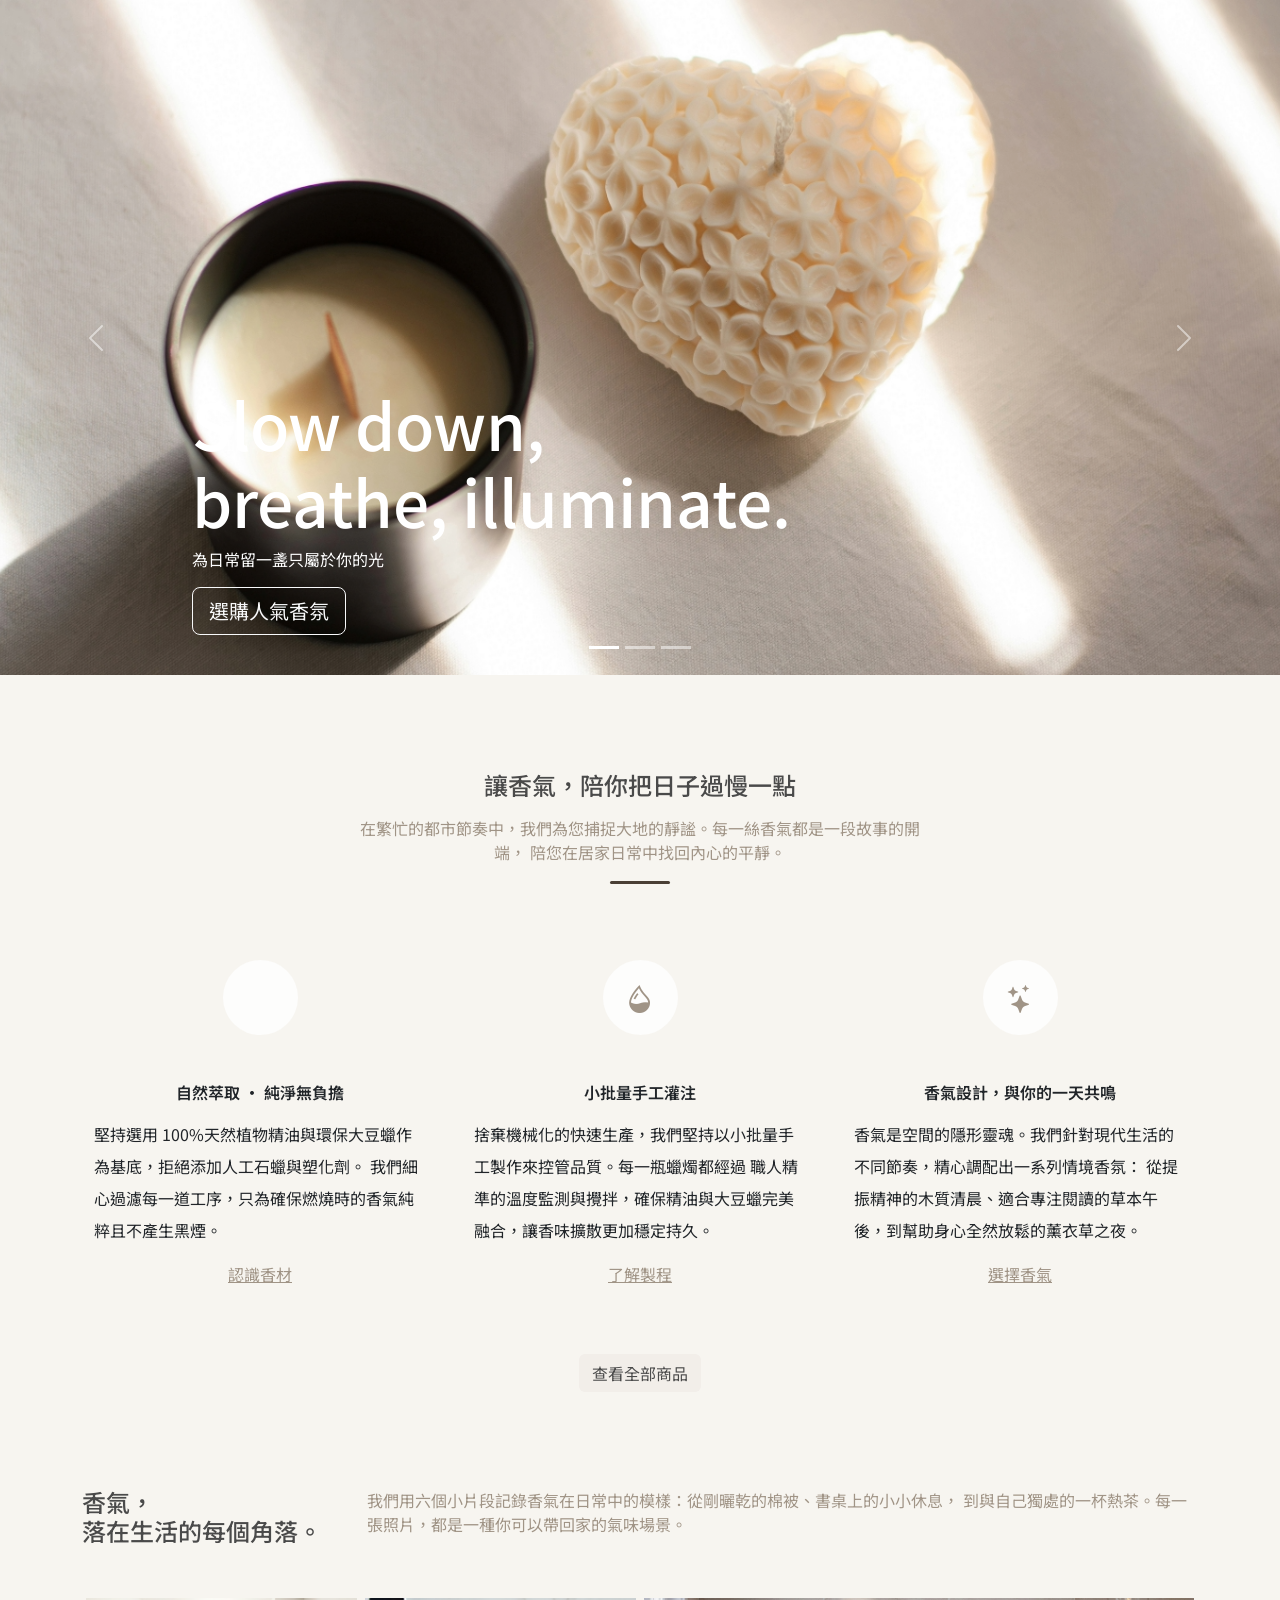
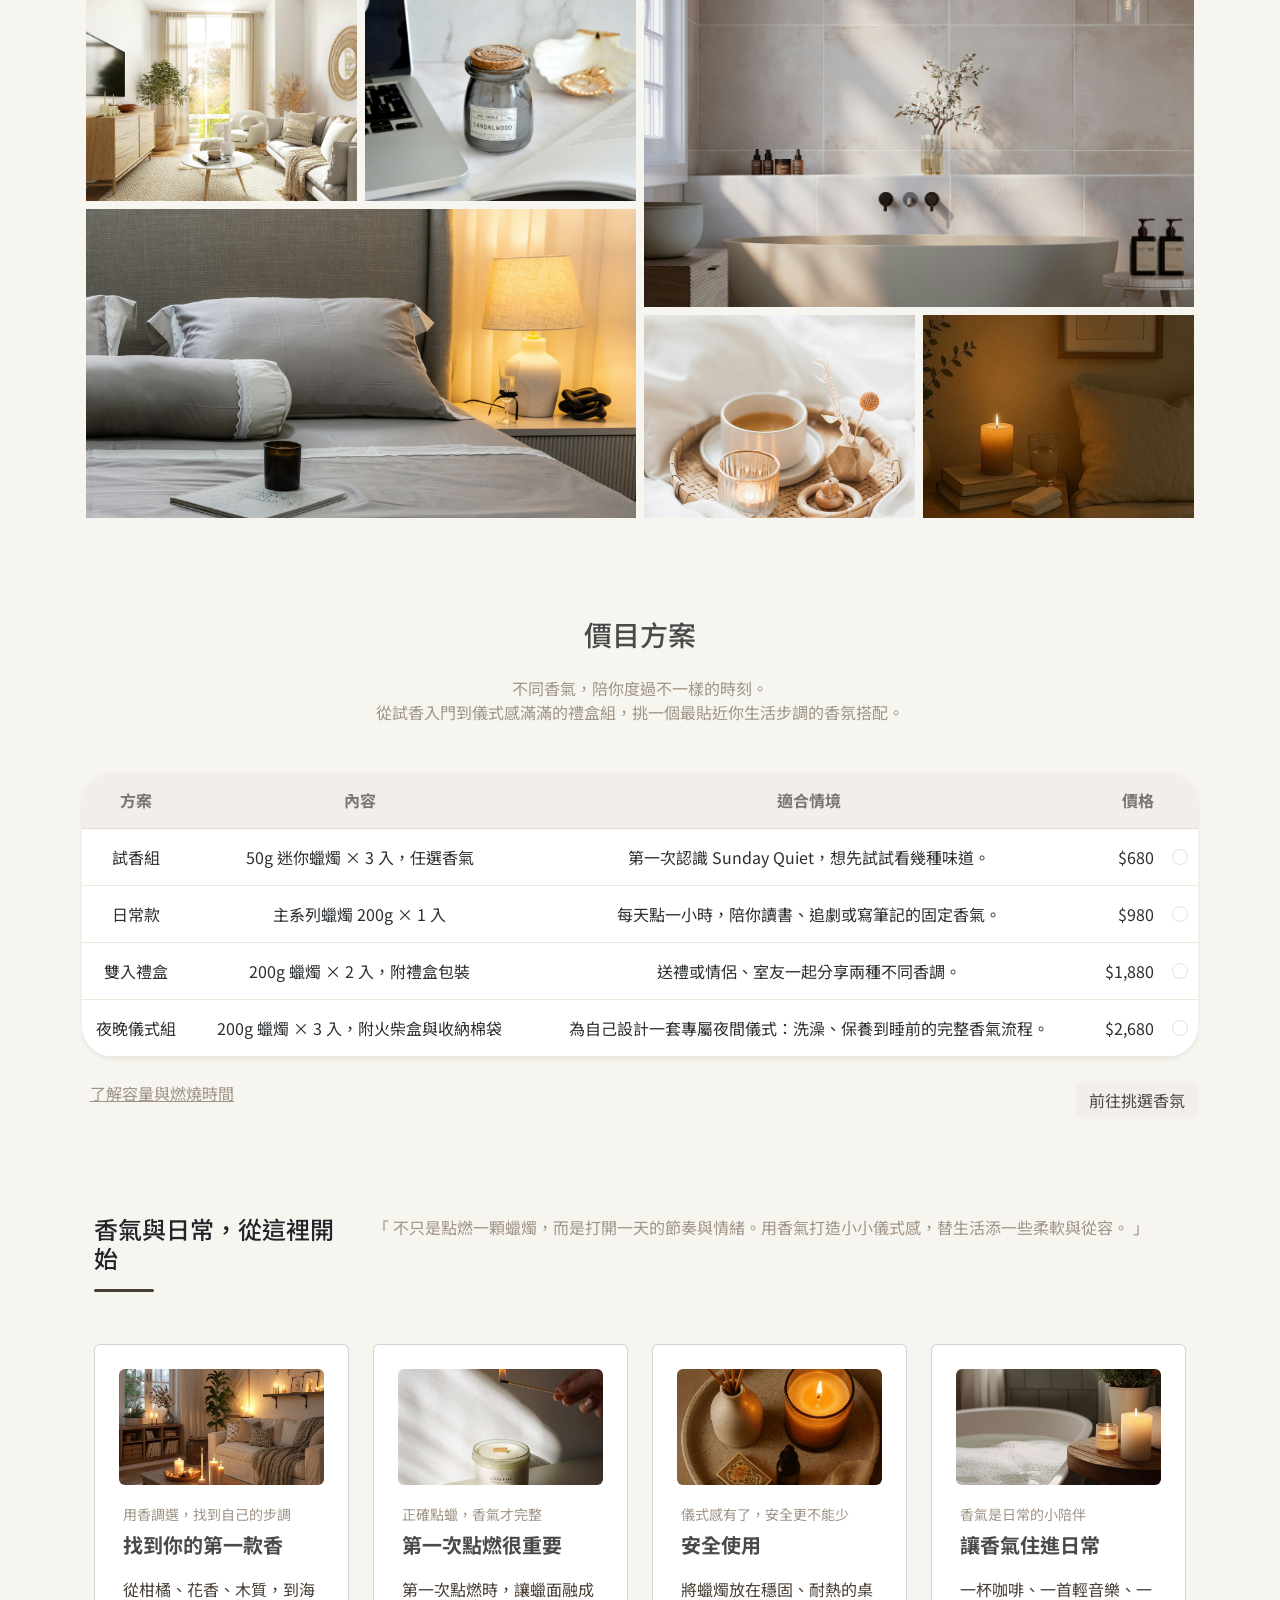
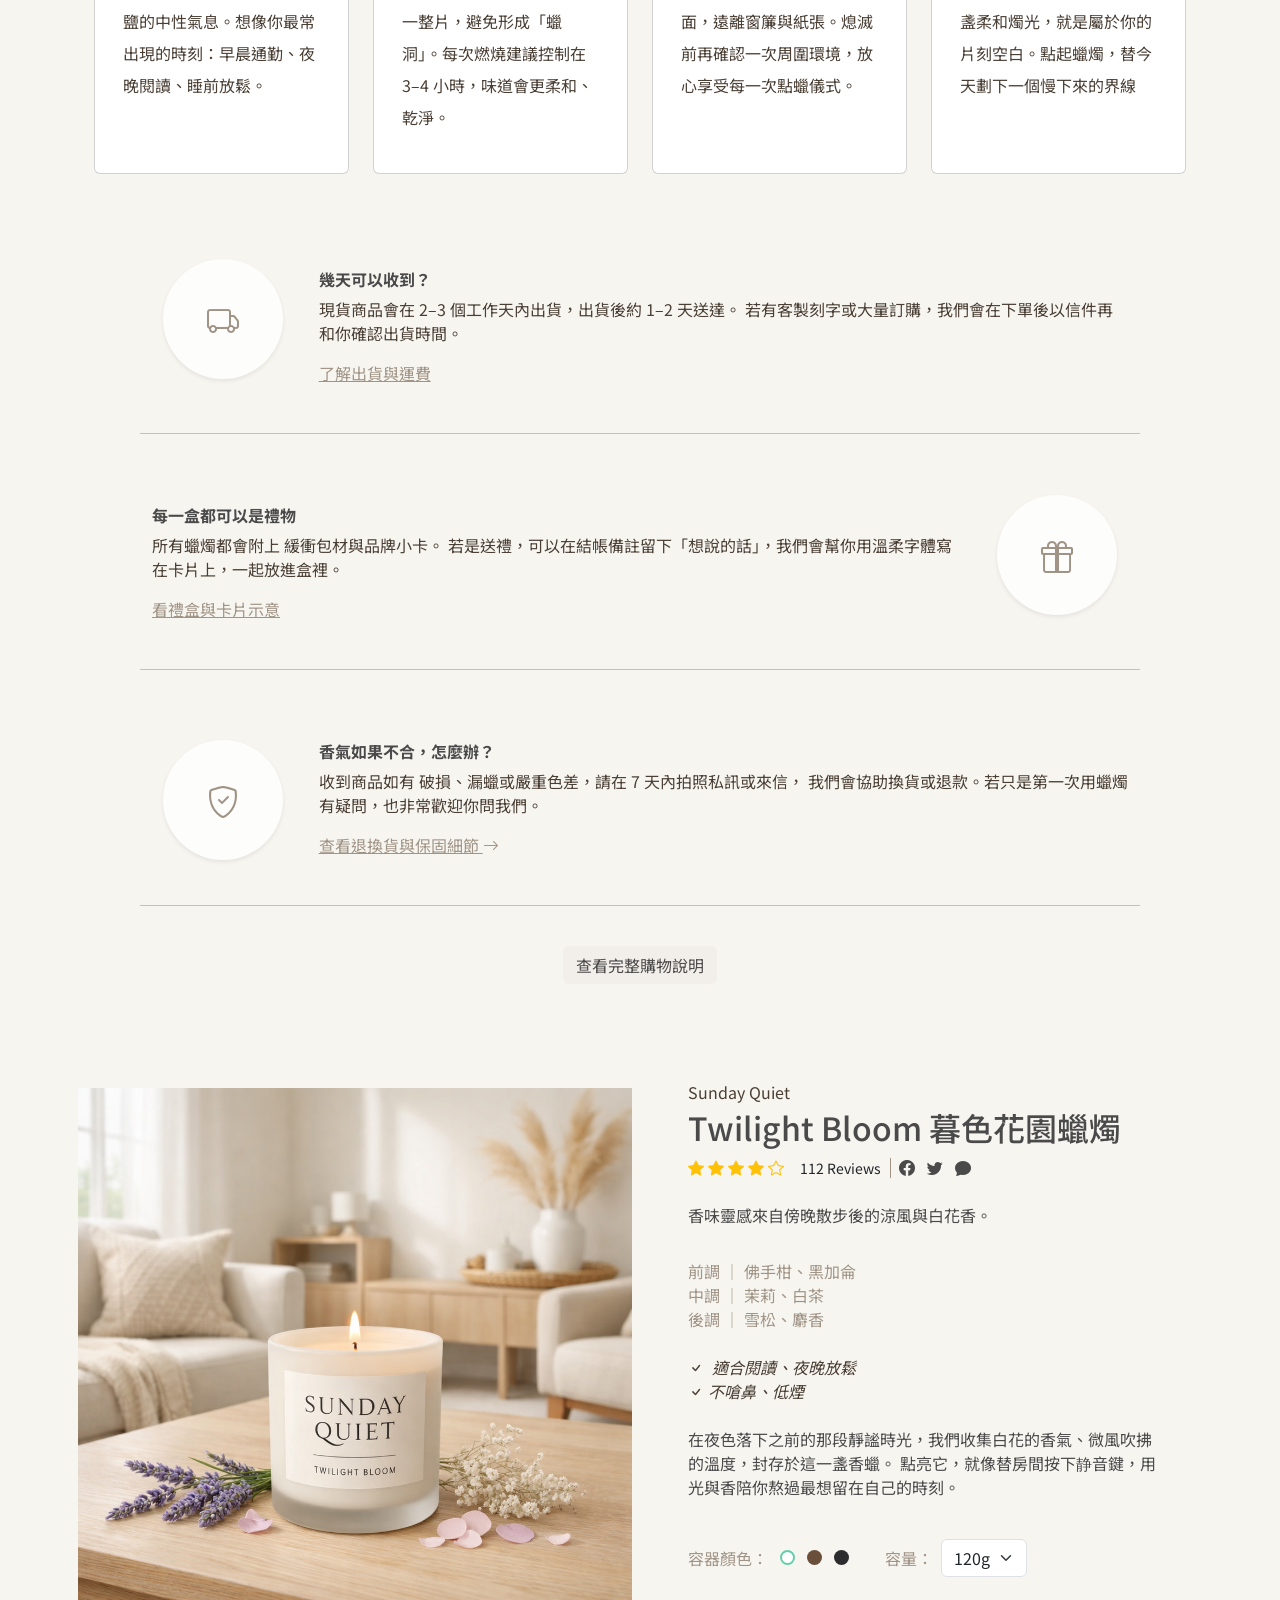
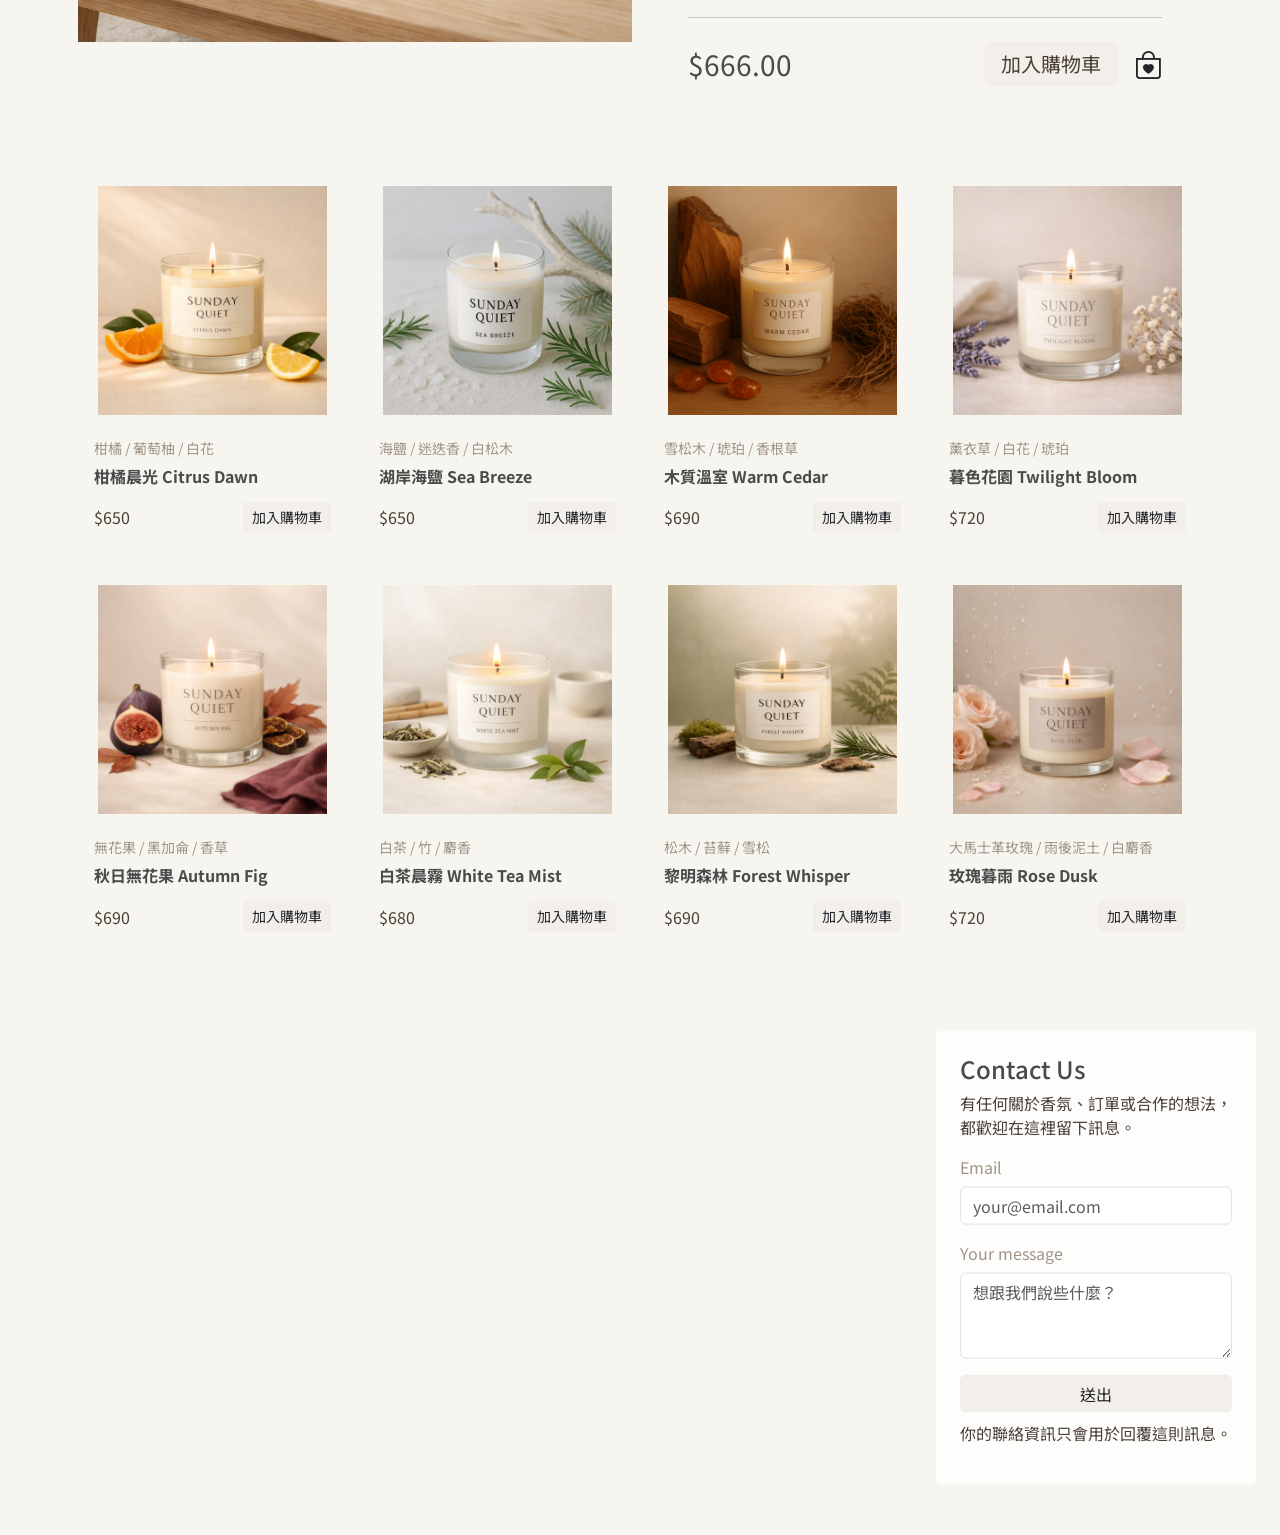
==== index.html @ 5daf5fd2 "fix:修復爆版問題" ====
<!doctype html>
<html lang="zh-Hant">

<head>
  <meta charset="utf-8">
  <meta name="viewport" content="width=device-width, initial-scale=1">
  <title>Sunday Quiet | Home Page</title>

  <!-- Bootstrap -->
  <link href="https://cdn.jsdelivr.net/npm/bootstrap@5.3.8/dist/css/bootstrap.min.css" rel="stylesheet">
  <link rel="stylesheet" href="https://cdn.jsdelivr.net/npm/bootstrap-icons@1.13.1/font/bootstrap-icons.min.css">
  <!-- 字體 -->
  <link href="https://fonts.googleapis.com/css2?family=Noto+Sans+TC:wght@300;400;500;700&display=swap" rel="stylesheet">
  <!-- 全站共用樣式 -->
  <link rel="stylesheet" href="./css/style.css">
  <link rel="stylesheet" href="./css/index.css">
</head>

<body>

  <!-- ===================== NAV ===================== -->

  <!-- ===================== HEADER：Banner 輪播 ===================== -->
  <header>
    <div id="nav-placeholder"></div>
    <div id="carouselExampleCaptions" class="carousel slide">
      <div class="carousel-indicators">
        <button type="button" data-bs-target="#carouselExampleCaptions" data-bs-slide-to="0" class="active"
          aria-current="true" aria-label="Slide 1"></button>
        <button type="button" data-bs-target="#carouselExampleCaptions" data-bs-slide-to="1"
          aria-label="Slide 2"></button>
        <button type="button" data-bs-target="#carouselExampleCaptions" data-bs-slide-to="2"
          aria-label="Slide 3"></button>
      </div>

      <div class="carousel-inner">
        <div class="carousel-item active">
          <img class="w-100" src="./img/banner01.jpg" alt="用香氣定義你的日常片刻">
          <div class="text-start carousel-caption">
            <h2 class="display-3 fw-medium text-white">Slow down, <br> breathe, illuminate.</h2>
            <p class="text-white">為日常留一盞只屬於你的光</p>
            <button type="button" class="btn btn-outline-light bg-btn-hover btn-lg">選購人氣香氛</button>
          </div>
        </div>
        <div class="carousel-item">
          <img class="w-100" src="./img/banner02.jpg" alt="A scent for every quiet moment">
          <div class="text-center carousel-caption">
            <h2 class="display-3 fw-medium text-white">A scent for every quiet moment.</h2>
            <p>讓香氣，陪你走過每一段節奏。</p>
            <button type="button" class="btn btn-outline-light bg-btn-hover btn-lg">探索香氣系列</button>
          </div>
        </div>
        <div class="carousel-item">
          <img class="w-100" src="./img/banner03.jpg" alt="Let the night slow you down">
          <div class="text-end carousel-caption">
            <h2 class="display-3 fw-medium text-white">Let the night slow you down.</h2>
            <p>當世界靜下來，讓香氣接住你。</p>
            <button type="button" class="btn btn-outline-light bg-btn-hover btn-lg">為今晚選一款香</button>
          </div>
        </div>
      </div>

      <button class="carousel-control-prev" type="button" data-bs-target="#carouselExampleCaptions"
        data-bs-slide="prev">
        <span class="carousel-control-prev-icon" aria-hidden="true"></span>
        <span class="visually-hidden">Previous</span>
      </button>
      <button class="carousel-control-next" type="button" data-bs-target="#carouselExampleCaptions"
        data-bs-slide="next">
        <span class="carousel-control-next-icon" aria-hidden="true"></span>
        <span class="visually-hidden">Next</span>
      </button>
    </div>
  </header>

  <!-- ===================== MAIN ===================== -->
  <main>
    <div class="container py-5">

      <!-- ── 三個介紹（直） ── -->
      <section class="py-5">
        <div class="title-center text-center mb-5">
          <h4 class="text-main mb-3">讓香氣，陪你把日子過慢一點</h4>
          <p class="text-sub mx-auto" style="max-width: 560px;">
            在繁忙的都市節奏中，我們為您捕捉大地的靜謐。每一絲香氣都是一段故事的開端，
            陪您在居家日常中找回內心的平靜。
          </p>
        </div>
        <div class="row py-5 text-center">
          <div class="mb-5 mb-lg-1 px-4 col-12 col-lg-4 d-flex flex-column align-items-center">
            <div class="circle rounded-circle bg-lightcream d-flex justify-content-center align-items-center mb-5">
              <i class="bi bi-leaf fs-3 text-sub"></i>
            </div>
            <h6 class="fw-semibold mb-3">自然萃取 ‧ 純淨無負擔</h6>
            <p class="lh-lg mx-auto text-start text-block">
              堅持選用 100%天然植物精油與環保大豆蠟作為基底，拒絕添加人工石蠟與塑化劑。
              我們細心過濾每一道工序，只為確保燃燒時的香氣純粹且不產生黑煙。
            </p>
            <a href="" class="text-sub mt-auto">認識香材</a>
          </div>
          <div class="mb-5 mb-lg-1 px-4 col-12 col-lg-4 d-flex flex-column align-items-center">
            <div class="circle rounded-circle bg-lightcream d-flex justify-content-center align-items-center mb-5">
              <i class="bi bi-droplet-half fs-3 text-sub"></i>
            </div>
            <h6 class="fw-semibold mb-3">小批量手工灌注</h6>
            <p class="lh-lg mx-auto text-start text-block">
              捨棄機械化的快速生產，我們堅持以小批量手工製作來控管品質。每一瓶蠟燭都經過
              職人精準的溫度監測與攪拌，確保精油與大豆蠟完美融合，讓香味擴散更加穩定持久。
            </p>
            <a href="" class="text-sub mt-auto">了解製程</a>
          </div>
          <div class="mb-lg-1 px-4 col-12 col-lg-4 d-flex flex-column align-items-center">
            <div class="circle rounded-circle bg-lightcream d-flex justify-content-center align-items-center mb-5">
              <i class="bi bi-stars fs-3 text-sub"></i>
            </div>
            <h6 class="fw-semibold mb-3">香氣設計，與你的一天共鳴</h6>
            <p class="lh-lg mx-auto text-start text-block">
              香氣是空間的隱形靈魂。我們針對現代生活的不同節奏，精心調配出一系列情境香氛：
              從提振精神的木質清晨、適合專注閱讀的草本午後，到幫助身心全然放鬆的薰衣草之夜。
            </p>
            <a href="" class="text-sub mt-auto">選擇香氣</a>
          </div>
        </div>
        <button class="btn bg-btn text-main bg-btn-hover d-block mx-auto mt-3" type="button">查看全部商品</button>
      </section>

      <!-- ── 六張情境圖 ── -->
      <section class="my-5">
        <div class="row mb-4">
          <div class="col-md-12 col-lg-3 mb-3">
            <h4 class="text-main">香氣，<br>落在生活的每個角落。</h4>
          </div>
          <div class="col-md-12 col-lg-9 text-sub">
            我們用六個小片段記錄香氣在日常中的模樣：從剛曬乾的棉被、書桌上的小小休息，
            到與自己獨處的一杯熱茶。每一張照片，都是一種你可以帶回家的氣味場景。
          </div>
        </div>
        <div class="container my-3">
          <div class="row">
            <!-- 左欄 -->
            <div class="col">
              <div class="row">
                <div class="col p-1">
                  <div class="ratio ratio-4x3">
                    <img class="w-100 h-100 object-fit-cover" src="./img/scene-livingroom.jpg" alt="客廳">
                  </div>
                </div>
                <div class="col p-1">
                  <div class="ratio ratio-4x3">
                    <img class="w-100 h-100 object-fit-cover" src="./img/scene-desk.jpg" alt="書桌">
                  </div>
                </div>
              </div>
              <div class="row">
                <div class="col p-1">
                  <div class="ratio ratio-16x9">
                    <img class="w-100 h-100 object-fit-cover" src="./img/scene-bed.jpg" alt="臥室">
                  </div>
                </div>
              </div>
            </div>
            <!-- 右欄 -->
            <div class="col">
              <div class="row">
                <div class="col p-1">
                  <div class="ratio ratio-16x9">
                    <img class="w-100 h-100 object-fit-cover" src="./img/scene-bath.jpg" alt="浴室">
                  </div>
                </div>
              </div>
              <div class="row">
                <div class="col p-1">
                  <div class="ratio ratio-4x3">
                    <img class="w-100 h-100 object-fit-cover" src="./img/scene-tea.jpg" alt="茶杯">
                  </div>
                </div>
                <div class="col p-1">
                  <div class="ratio ratio-4x3">
                    <img class="w-100 h-100 object-fit-cover" src="./img/scene-night.jpeg" alt="夜晚角落">
                  </div>
                </div>
              </div>
            </div>
          </div>
        </div>
      </section>

      <!-- ── 價格表 ── -->
      <section class="py-5">
        <div class="text-center mb-5">
          <h3 class="mb-4 text-main">價目方案</h3>
          <p class="text-sub mx-auto" style="max-width: 560px;">
            不同香氣，陪你度過不一樣的時刻。<br>
            從試香入門到儀式感滿滿的禮盒組，挑一個最貼近你生活步調的香氛搭配。
          </p>
        </div>
        <div class="mx-auto rounded-5 overflow-hidden shadow-sm bg-lightcream border-soft">
          <div class="table-responsive">
            <table class="table align-middle text-main mb-0 pricing-table-color ps-4">
              <thead class="table-light text-center">
                <tr>
                  <th class="fw-bold py-3 text-black-50">方案</th>
                  <th class="fw-bold py-3 text-black-50">內容</th>
                  <th class="fw-bold py-3 text-black-50">適合情境</th>
                  <th class="fw-bold py-3 text-black-50 text-end">價格</th>
                  <th class="fw-bold py-3 text-black-50"></th>
                </tr>
              </thead>
              <tbody class="text-center">
                <tr>
                  <td class="py-3 text-secondary-emphasis">試香組</td>
                  <td class="py-3 text-secondary-emphasis">50g 迷你蠟燭 × 3 入，任選香氣</td>
                  <td class="py-3 text-secondary-emphasis">第一次認識 Sunday Quiet，想先試試看幾種味道。</td>
                  <td class="py-3 text-secondary-emphasis text-end">$680</td>
                  <td class="py-3 text-center"><input class="form-check-input" type="radio" name="pricing-plan"></td>
                </tr>
                <tr>
                  <td class="py-3 text-secondary-emphasis">日常款</td>
                  <td class="py-3 text-secondary-emphasis">主系列蠟燭 200g × 1 入</td>
                  <td class="py-3 text-secondary-emphasis">每天點一小時，陪你讀書、追劇或寫筆記的固定香氣。</td>
                  <td class="py-3 text-secondary-emphasis text-end">$980</td>
                  <td class="py-3 text-center"><input class="form-check-input" type="radio" name="pricing-plan"></td>
                </tr>
                <tr>
                  <td class="py-3 text-secondary-emphasis">雙入禮盒</td>
                  <td class="py-3 text-secondary-emphasis">200g 蠟燭 × 2 入，附禮盒包裝</td>
                  <td class="py-3 text-secondary-emphasis">送禮或情侶、室友一起分享兩種不同香調。</td>
                  <td class="py-3 text-secondary-emphasis text-end">$1,880</td>
                  <td class="py-3 text-center"><input class="form-check-input" type="radio" name="pricing-plan"></td>
                </tr>
                <tr>
                  <td class="py-3 text-secondary-emphasis">夜晚儀式組</td>
                  <td class="py-3 text-secondary-emphasis">200g 蠟燭 × 3 入，附火柴盒與收納棉袋</td>
                  <td class="py-3 text-secondary-emphasis">為自己設計一套專屬夜間儀式：洗澡、保養到睡前的完整香氣流程。</td>
                  <td class="py-3 text-secondary-emphasis text-end">$2,680</td>
                  <td class="py-3 text-center"><input class="form-check-input" type="radio" name="pricing-plan"></td>
                </tr>
              </tbody>
            </table>
          </div>
        </div>
        <div class="d-flex justify-content-between mt-4">
          <a href="" class="text-sub ms-2">了解容量與燃燒時間</a>
          <button type="button" class="btn bg-btn bg-btn-hover text-main">前往挑選香氛</button>
        </div>
      </section>

      <!-- ── 四張卡片 ── -->
      <section class="my-5 container">
        <div class="row mb-5">
          <div class="col-md-12 col-lg-3 mb-3">
            <h4 class="title-left">香氣與日常，從這裡開始</h4>
          </div>
          <div class="col-md-12 col-lg-9 text-sub">
            「 不只是點燃一顆蠟燭，而是打開一天的節奏與情緒。用香氣打造小小儀式感，替生活添一些柔軟與從容。 」
          </div>
        </div>
        <div class="row g-4" id="card-list"></div>
      </section>

      <!-- ── 三個介紹（橫） ── -->
      <section class="mb-5">
        <!-- 運送 -->
        <div class="row mx-auto my-2 align-items-center" style="max-width: 1000px;">
          <div class="col-sm-12 col-lg-2 mb-4 mb-lg-0">
            <div
              class="circle-big rounded-circle bg-lightcream text-sub shadow-sm mx-auto mb-md-3 d-flex justify-content-center align-items-center">
              <i class="bi bi-truck fs-2"></i>
            </div>
          </div>
          <div class="col-sm-12 col-lg-10 mb-4 my-lg-5">
            <h6 class="text-main fw-bold">幾天可以收到？</h6>
            <p class="text-warm">現貨商品會在 2–3 個工作天內出貨，出貨後約 1–2 天送達。
              若有客製刻字或大量訂購，我們會在下單後以信件再和你確認出貨時間。</p>
            <a class="text-sub" href="">了解出貨與運費</a>
          </div>
          <hr>
        </div>
        <!-- 禮盒 -->
        <div class="row mx-auto my-2 align-items-center" style="max-width: 1000px;">
          <div class="col-sm-12 col-lg-10 mb-4 my-lg-5">
            <h6 class="text-main fw-bold">每一盒都可以是禮物</h6>
            <p class="text-warm mb-md-3 d-block">所有蠟燭都會附上 緩衝包材與品牌小卡。
              若是送禮，可以在結帳備註留下「想說的話」，我們會幫你用溫柔字體寫在卡片上，一起放進盒裡。</p>
            <a class="text-sub" href="">看禮盒與卡片示意</a>
          </div>
          <div class="col-sm-12 col-lg-2 mb-4 mb-lg-0">
            <div
              class="circle-big rounded-circle bg-lightcream text-sub shadow-sm mx-auto mb-md-3 d-flex justify-content-center align-items-center">
              <i class="bi bi-gift fs-2"></i>
            </div>
          </div>
          <hr>
        </div>
        <!-- 退換貨 -->
        <div class="row mx-auto my-2 align-items-center" style="max-width: 1000px;">
          <div class="col-sm-12 col-lg-2 mb-4 mb-lg-0 mt-md-3">
            <div
              class="circle-big rounded-circle bg-lightcream text-sub shadow-sm mx-auto mb-md-3 d-flex justify-content-center align-items-center">
              <i class="bi bi-shield-check fs-2"></i>
            </div>
          </div>
          <div class="col-sm-12 col-lg-10 mb-4 my-lg-5">
            <h6 class="text-main fw-bold">香氣如果不合，怎麼辦？</h6>
            <p class="text-warm">收到商品如有 破損、漏蠟或嚴重色差，請在 7 天內拍照私訊或來信，
              我們會協助換貨或退款。若只是第一次用蠟燭有疑問，也非常歡迎你問我們。</p>
            <a class="text-sub" href="">查看退換貨與保固細節&nbsp;<i class="bi bi-arrow-right"></i></a>
          </div>
          <hr>
        </div>
        <button type="button" class="btn bg-btn bg-btn-hover text-main d-block mx-auto mt-4 mb-5">查看完整購物說明</button>
      </section>

      <!-- ── 大圖 + 選色 ── -->
      <section class="my-5">
        <div class="row">
          <div class="col-lg-6 p-2 mt-5">
            <img class="w-100 d-block mx-auto" src="./img/big-img.png" alt="Twilight Bloom 暮色花園蠟燭">
          </div>
          <div class="col-lg-6 p-5 p-xl-5 d-flex flex-column gap-3 gap-xl-4">
            <div>
              <div class="text-warm mb-1">Sunday Quiet</div>
              <h2 class="text-main mb-2">Twilight Bloom 暮色花園蠟燭</h2>
              <div>
                <i class="text-warning bi bi-star-fill"></i>
                <i class="text-warning bi bi-star-fill"></i>
                <i class="text-warning bi bi-star-fill"></i>
                <i class="text-warning bi bi-star-fill"></i>
                <i class="text-warning bi bi-star"></i>
                <span class="border-right small">&nbsp;&nbsp;&nbsp;&nbsp;112 Reviews&nbsp;&nbsp;&nbsp;</span>
                <a class="text-main" href="#"><i class="mx-1 bi bi-facebook"></i></a>
                <a class="text-main" href="#"><i class="mx-1 bi bi-twitter"></i></a>
                <a class="text-main" href="#"><i class="mx-1 bi bi-chat-fill"></i></a>
              </div>
            </div>
            <p class="w-100 text-main mb-2">香味靈感來自傍晚散步後的涼風與白花香。</p>
            <ul class="text-sub my-0" style="list-style-type: none; padding: 0;">
              <li>前調 ｜ 佛手柑、黑加侖</li>
              <li>中調 ｜ 茉莉、白茶</li>
              <li>後調 ｜ 雪松、麝香</li>
            </ul>
            <div class="d-flex flex-column text-warm">
              <i class="bi bi-check"> &nbsp;適合閱讀、夜晚放鬆</i>
              <i class="bi bi-check"> 不嗆鼻、低煙</i>
            </div>
            <p class="text-main">
              在夜色落下之前的那段靜謐時光，我們收集白花的香氣、微風吹拂的溫度，封存於這一盞香蠟。
              點亮它，就像替房間按下静音鍵，用光與香陪你熬過最想留在自己的時刻。
            </p>
            <div class="d-flex gap-2 align-items-center">
              <span class="text-sub">容器顏色：</span>
              <div class="color-picker me-4">
                <label>
                  <input type="radio" name="color" checked>
                  <span class="input-circle mx-1" style="background-color: white;"></span>
                </label>
                <label>
                  <input type="radio" name="color">
                  <span class="input-circle mx-1" style="background-color: #6A4F3B;"></span>
                </label>
                <label>
                  <input type="radio" name="color">
                  <span class="input-circle mx-1" style="background-color: #2C2C2E;"></span>
                </label>
              </div>
              <span class="text-sub">容量：</span>
              <select class="form-select w-auto">
                <option value="1">120g</option>
                <option value="2">200g</option>
                <option value="3">280g</option>
              </select>
            </div>
            <hr class="m-0 mt-xl-3">
            <div class="d-flex justify-content-between align-items-center">
              <span class="fs-3 text-main">$666.00</span>
              <div class="d-flex align-items-center">
                <button type="button" class="px-3 mx-3 btn bg-btn bg-btn-hover text-warm fs-5">加入購物車</button>
                <i class="fs-3 bi bi-bag-heart"></i>
              </div>
            </div>
          </div>
        </div>
      </section>

      <!-- ── 八張商品卡片 ── -->
      <section class="container">
        <div id="shopping-list" class="row g-5 justify-content-center"></div>
      </section>

    </div><!-- /.container -->

    <!-- ── 地圖 + 聯絡表單 ── -->
    <div class="container-fluid p-0">
      <div class="position-relative">
        <iframe class="w-100"
          src="https://www.google.com/maps/embed?pb=!1m18!1m12!1m3!1d1863640.2816812566!2d118.34610057251345!3d24.174453234170613!2m3!1f0!2f0!3f0!3m2!1i1024!2i768!4f13.1!3m3!1m2!1s0x346916380b877075%3A0x4c9665c5dba65b36!2z6Ie65Lit5Lit5aSu5YWs5ZyS!5e0!3m2!1szh-TW!2stw!4v1766200642307!5m2!1szh-TW!2stw"
          width="600" height="550" style="border: 0; filter: grayscale(1) contrast(1.2) opacity(0.7);" allowfullscreen
          loading="lazy" referrerpolicy="no-referrer-when-downgrade">
        </iframe>
        <div class="mx-4 rounded p-4 w-25 position-absolute top-50 translate-middle-y end-0 bg-lightcream">
          <h5 class="text-main fs-4">Contact Us</h5>
          <div class="text-warm">
            <p>有任何關於香氛、訂單或合作的想法，都歡迎在這裡留下訊息。</p>
            <div class="mb-3 text-sub">
              <label for="contactEmail" class="form-label">Email</label>
              <input type="email" class="form-control" id="contactEmail" placeholder="your@email.com">
            </div>
            <div class="mb-3 text-sub">
              <label for="contactMessage" class="form-label">Your message</label>
              <textarea class="form-control" id="contactMessage" rows="3" placeholder="想跟我們說些什麼？"></textarea>
            </div>
            <div class="d-grid gap-2 mb-2">
              <button class="btn bg-btn bg-btn-hover" type="button">送出</button>
            </div>
            <p>你的聯絡資訊只會用於回覆這則訊息。</p>
          </div>
        </div>
      </div>
    </div>
  </main>

  <!-- ===================== FOOTER ===================== -->
  <div id="footer-placeholder"></div>

  <!-- JS  -->
  <script src="https://cdn.jsdelivr.net/npm/bootstrap@5.3.8/dist/js/bootstrap.bundle.min.js"
    integrity="sha384-FKyoEForCGlyvwx9Hj09JcYn3nv7wiPVlz7YYwJrWVcXK/BmnVDxM+D2scQbITxI"
    crossorigin="anonymous"></script>
  <script src="./js/cart.js"></script>
  <script src="./js/products.js"></script>
  <script src="./js/components.js"></script>

</body>

</html>
---- css/style.css ----
/* ------------------------------------------
        🎨 Sunday Quiet - 顏色 & 字體統一說明
       ------------------------------------------
       主背景：#F7F5F0（Cream）
       Nav背景：#FDFDFC（Light Cream）
       主字色：#4A4A4A 深灰
       次字色：#A09486 奶茶灰
       重點字：#4A3F35 咖啡深色

       邊框：
       - 奶油灰 #C9C1B5
       - 柔灰   #D6CEC3

       按鈕：
       - 主按鈕底：#F2EEE9
       - hover：#E8E2D8
    -------------------------------------------*/

body {
  font-family: 'Noto Sans TC', sans-serif;
  background-color: #F7F5F0;
}

/* 色票 */
.text-main {
  color: #4A4A4A;
}

.text-sub {
  color: #A09486;
}

.text-warm {
  color: #4A3F35;
}

.bg-lightcream {
  background-color: #FDFDFC;
}

.border-cream {
  border-color: #C9C1B5;
}

.border-soft {
  border-color: #D6CEC3;
}

.bg-btn {
  background-color: #F2EEE9;
}

.bg-btn-hover:hover {
  background-color: #E8E2D8 !important;
}

.bg-warm {
  background-color: #4A3F35;
  ;
}

/* 字級 */
.text-xs {
  font-size: 11px;
}

.text-sm {
  font-size: 14px;
}

.text-md {
  font-size: 16px;
}

/* 小圖片 */
.circle {
  width: 75px;
  height: 75px;
}

/* 下拉箭頭移除 */
.dropdown-toggle::after {
  display: none;
}

/* 下拉選單位置修正 */
.dropdown-menu[data-bs-popper] {
  left: -130px;
}

/* nav 字體顏色 */
.nav-link {
  color: #4A4A4A;
}

.nav-link:hover {
  color: #A09486;
}

/* input-group 統一顏色 */
.input-group .btn,
.input-group .form-control {
  border-color: #C9C1B5;
}

.input-group .btn:hover {
  background-color: #E8E2D8;
}

/* =========================================== */

footer a {
  text-decoration: none;
  color: inherit;
  font-size: 13.5px;
}

footer a:hover {
  text-decoration: underline;
  color: #A09486;
}

footer p {
  margin: 0;
}

/* =========================================== */

.my-circle {
  width: 40px;
  height: 40px;
}

.my-progress {
  width: calc(100% - 2 * 20px - 8px * 2);
  height: 10px;
}
---- css/index.css ----
/* ============================================================
   index.html 專屬樣式
============================================================ */

/* ── icon / 圓形 ── */
.circle {
  width: 75px;
  height: 75px;
}

.circle-big {
  width: 120px;
  height: 120px;
}

/* ── 說明文字寬度 ── */
.text-block {
  max-width: 380px;
}

@media (max-width: 992px) {
  .text-block {
    max-width: 450px;
  }
}

@media (max-width: 768px) {
  .text-block {
    max-width: 100%;
  }
}

/* ── 橫向介紹小圖 ── */
.small-img {
  max-width: 120px;
}

@media (max-width: 992px) {
  .small-img {
    max-width: 160px;
  }
}

/* ── 商品縮圖 ── */
.eight-card {
  object-fit: cover;
}

/* ── 標題裝飾線 ── */
.title-left,
.title-center {
  position: relative;
}

.title-left::after,
.title-center::after {
  content: "";
  position: absolute;
  bottom: -20px;
  width: 60px;
  height: 3px;
  background: #4A3F35;
  border-radius: 3px;
}

.title-left::after {
  left: 0;
}

.title-center::after {
  left: 50%;
  transform: translateX(-50%);
}

/* ── 商品介紹 ── */
.border-right {
  border-right: 1px solid #A09486;
}

/* ── 價格表 ── */
.pricing-table-color {
  border-color: #E2D8CC;
}

.pricing-table-color thead th {
  background-color: #F2EEE9 !important;
  border-bottom-color: #E2D8CC;
}

.pricing-table-color tbody td {
  border-color: #F0E6DA;
}

/* ── 色票選擇器 ── */
.color-picker input {
  display: none;
}

.input-circle {
  width: 15px;
  height: 15px;
  border-radius: 50%;
  display: inline-block;
  cursor: pointer;
}

input:checked+.input-circle {
  border: 2px solid mediumaquamarine;
}

/* ── 商品卡 hover ── */
.product-card:hover img {
  transform: scale(1.02);
  transition: transform 0.3s ease;
}

.carousel-item img {
  height: 75vh;
  object-fit: cover;
  object-position: center;
  /* 可調整焦點，例如 top / bottom */
}

@media (max-width:768px) {
  .carousel-item img {
    height: 60vh;
    object-fit: cover;
    object-position: center;
  }
}
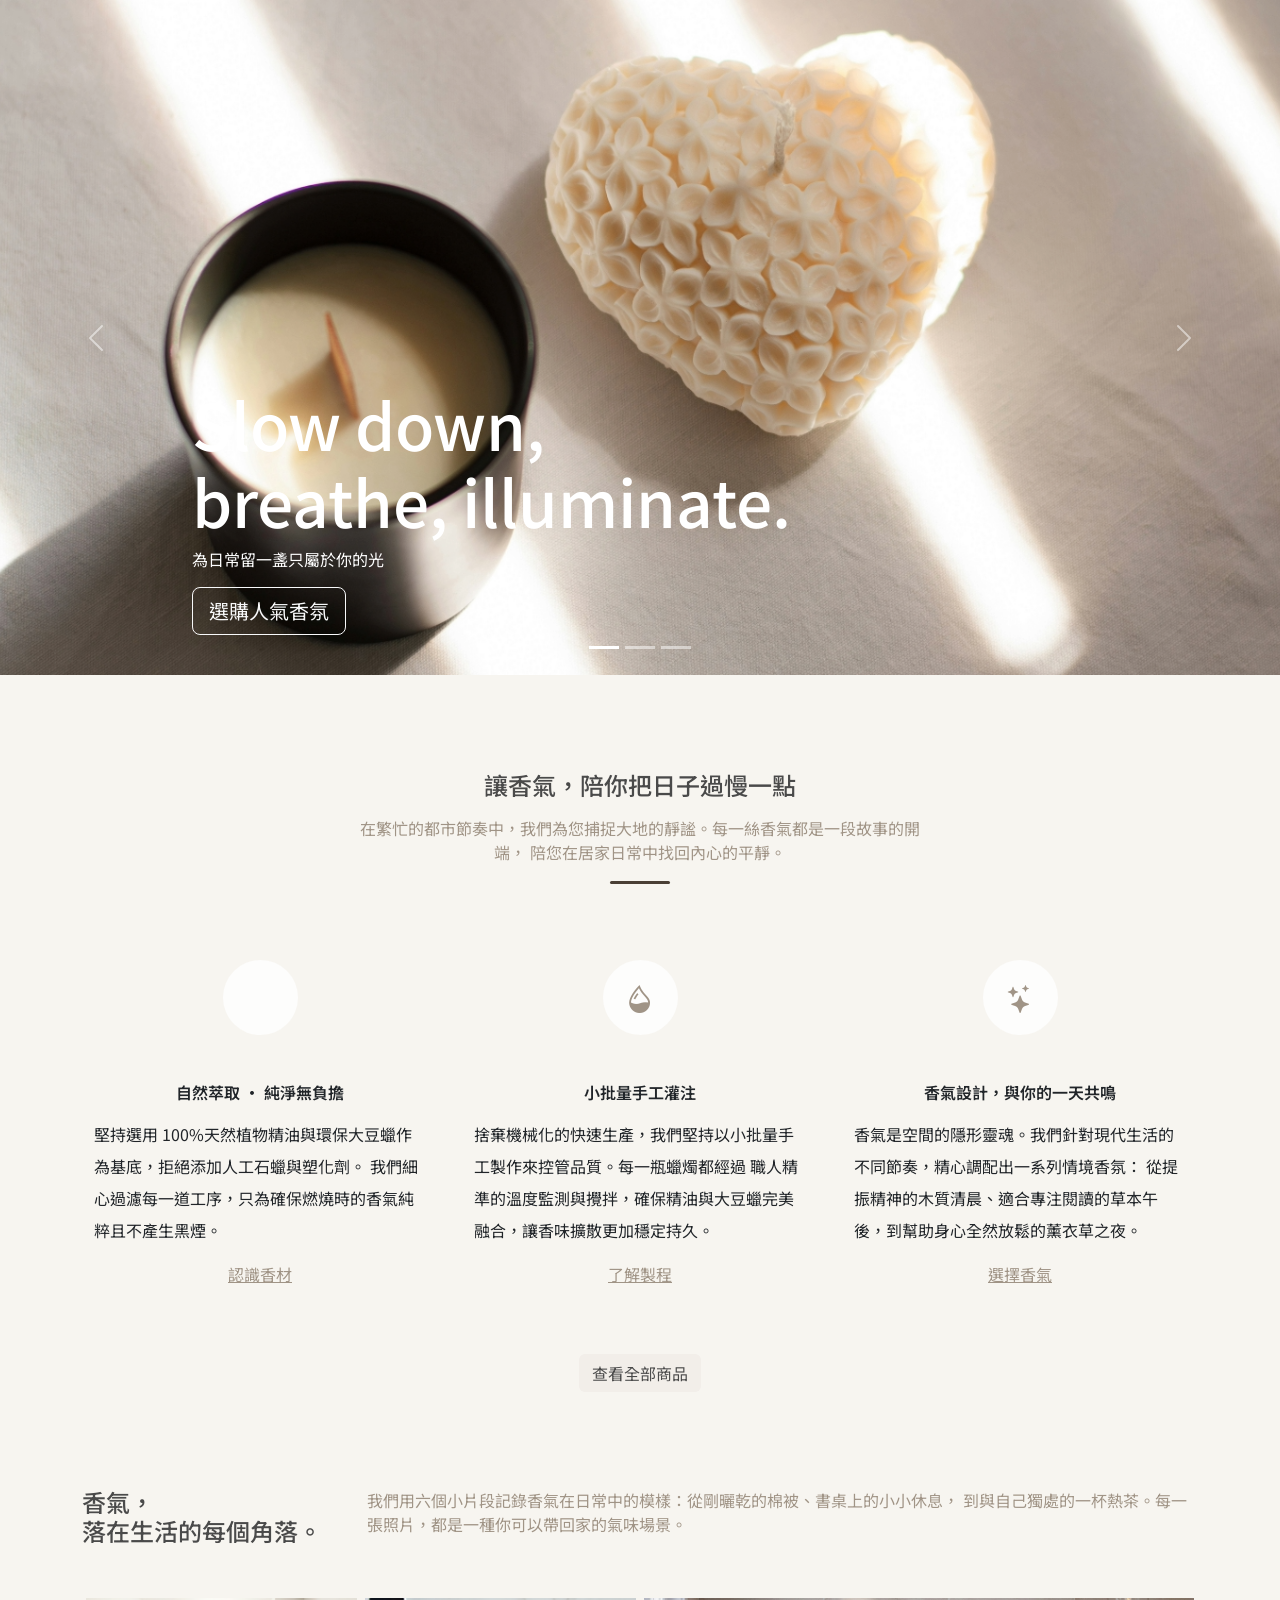
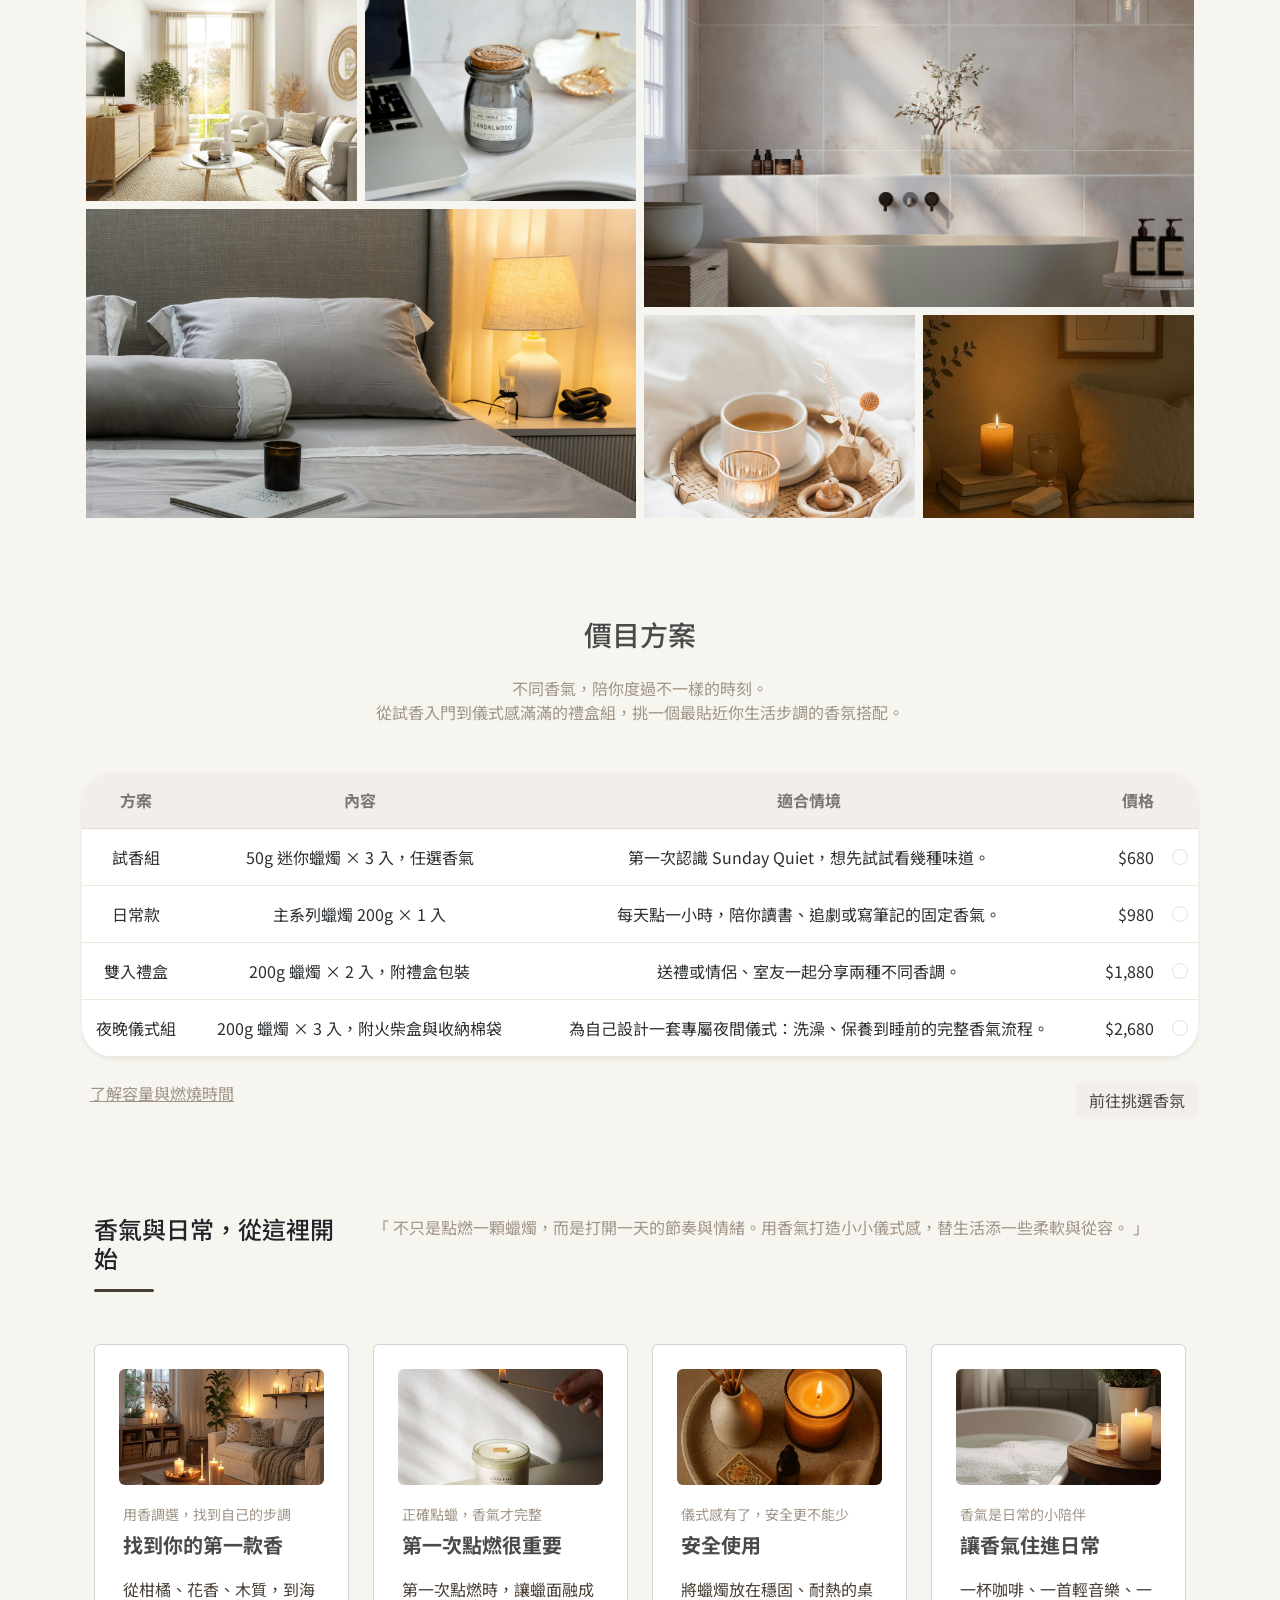
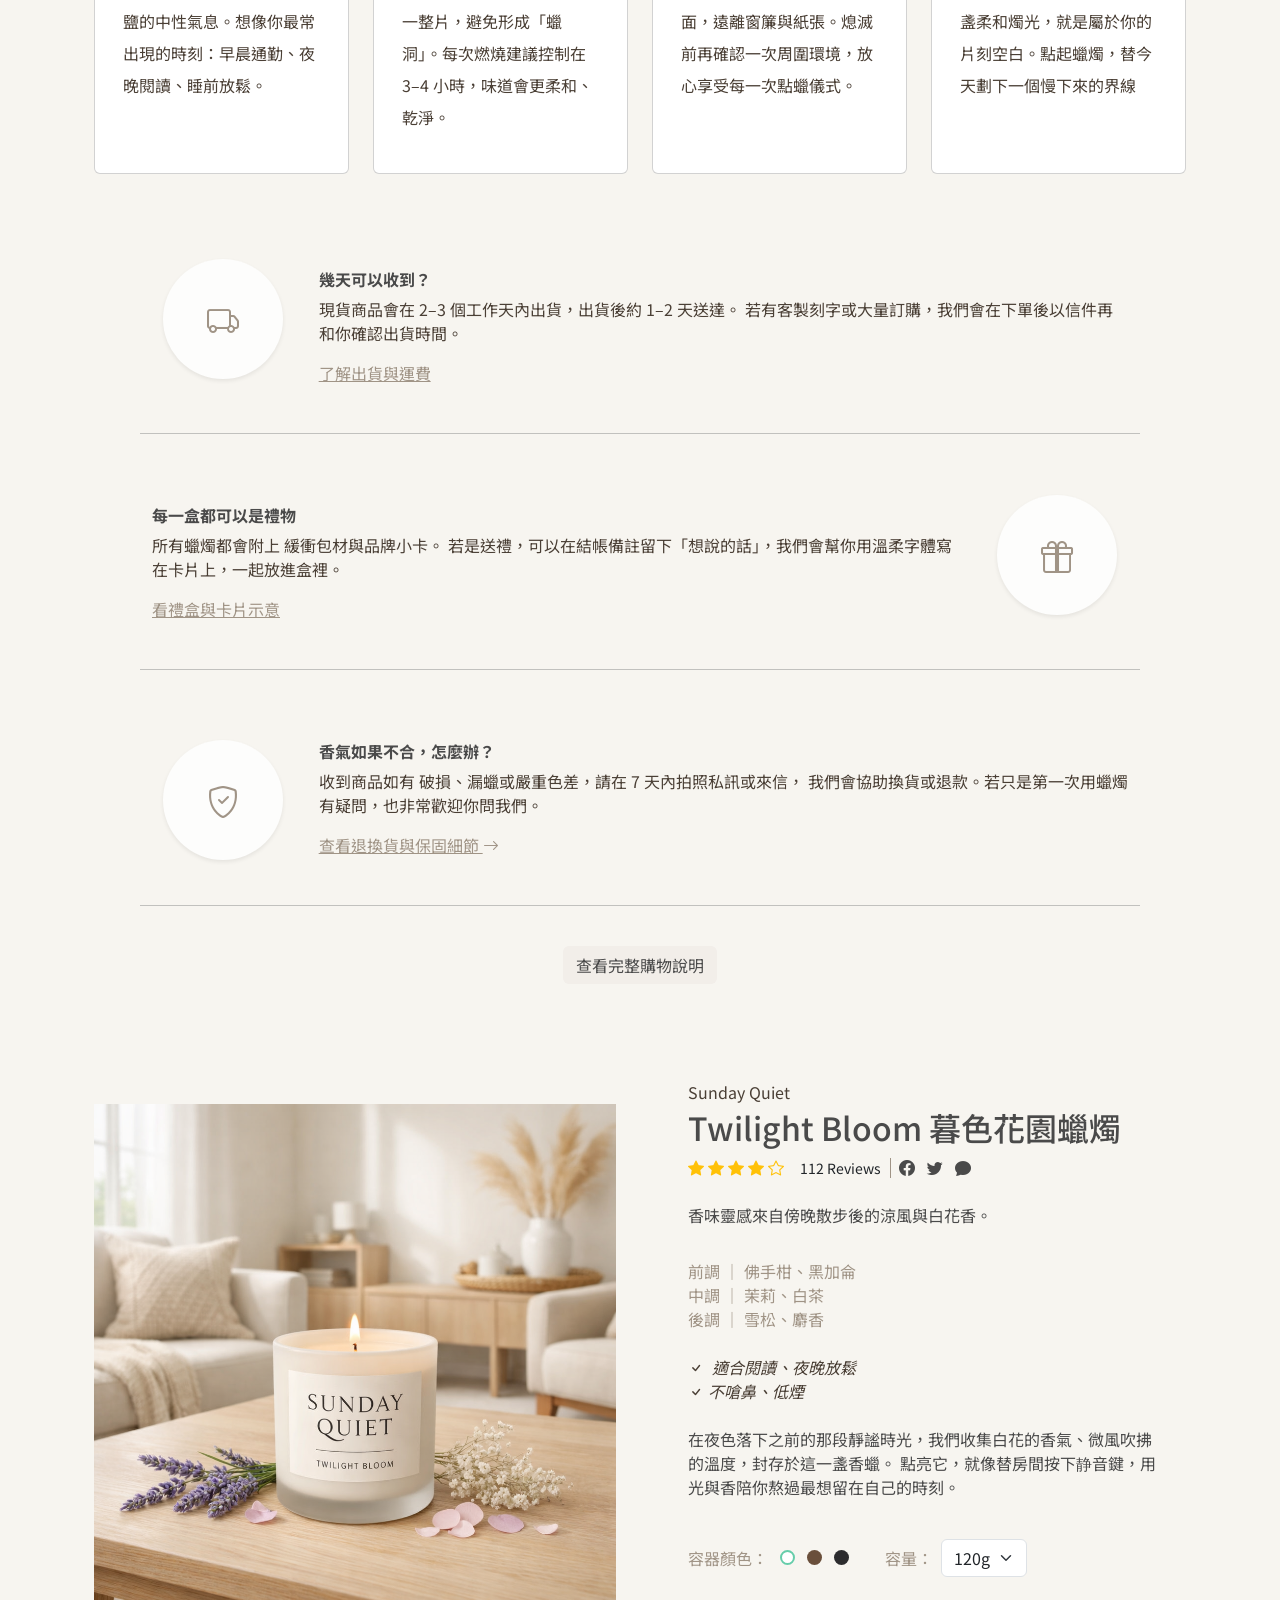
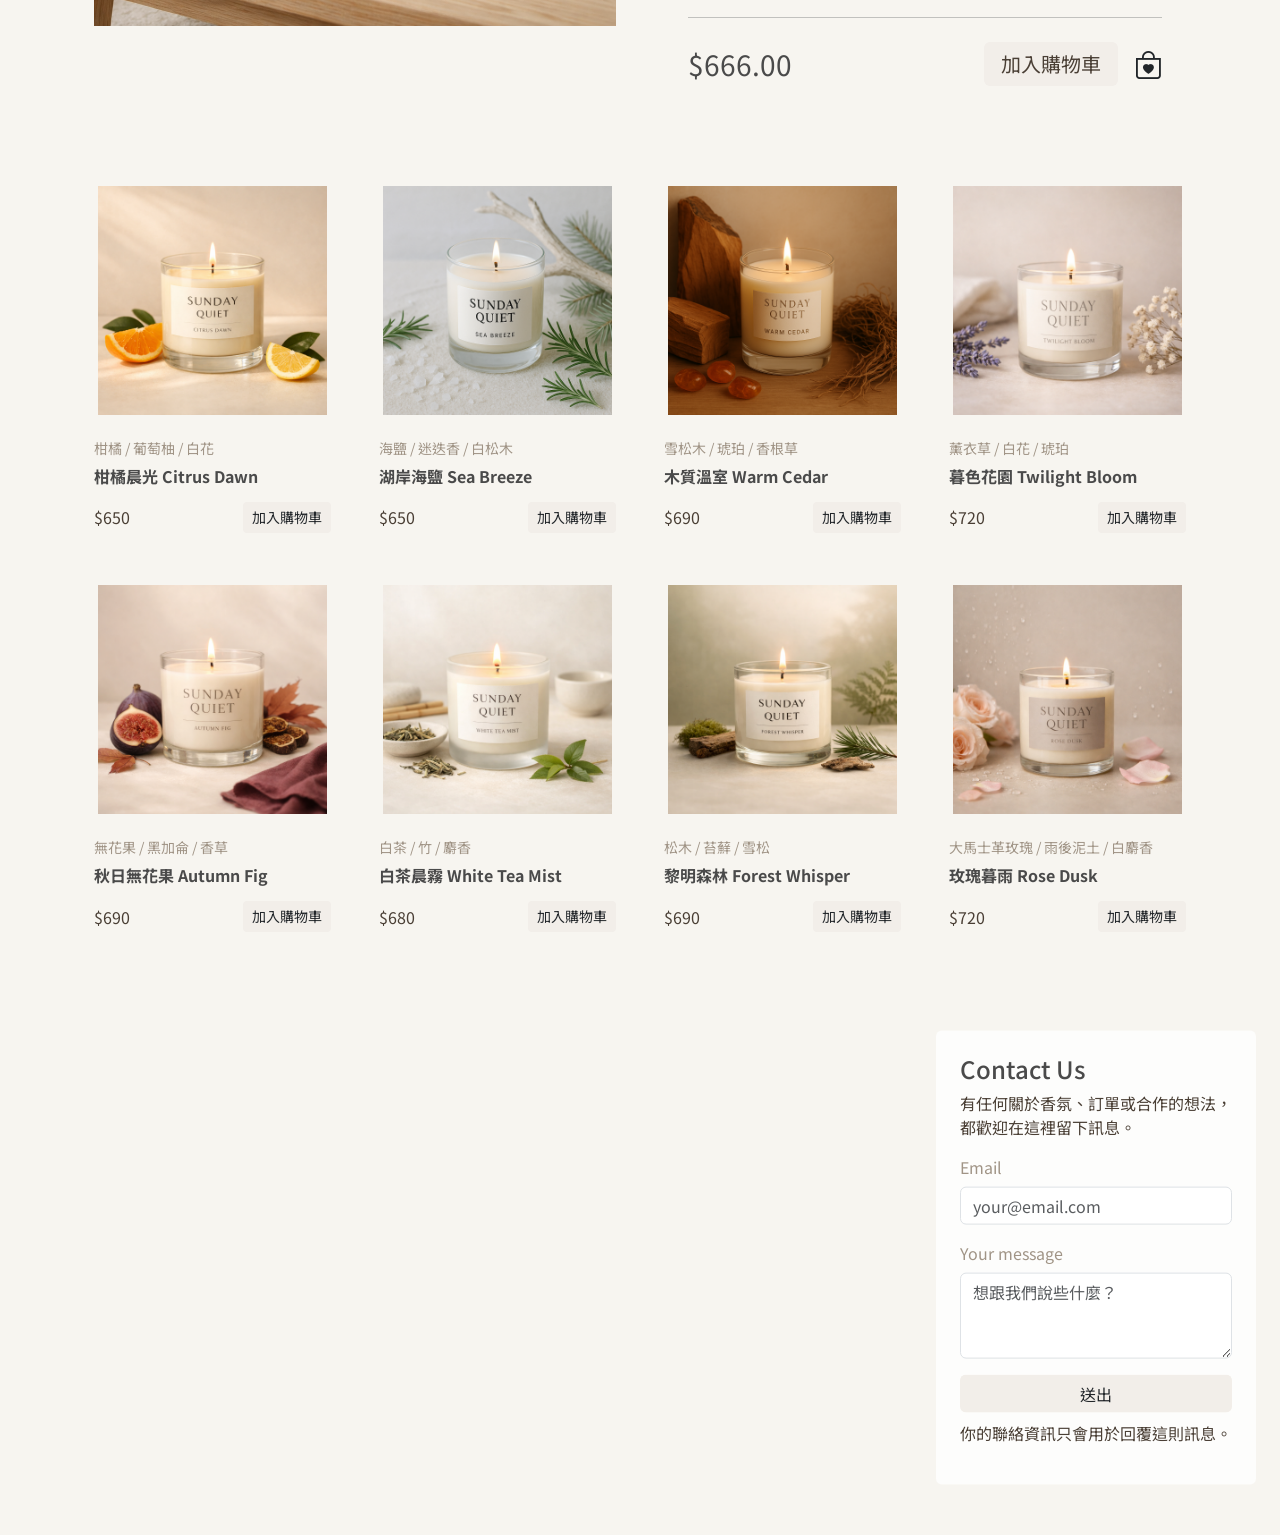
==== commit aafbe7d9: "fix:修復表單RWD" ====
--- a/index.html
+++ b/index.html
@@ -314,10 +314,10 @@
       <!-- ── 大圖 + 選色 ── -->
       <section class="my-5">
         <div class="row">
-          <div class="col-lg-6 p-2 mt-5">
+          <div class="col-lg-6 p-4 mt-5">
             <img class="w-100 d-block mx-auto" src="./img/big-img.png" alt="Twilight Bloom 暮色花園蠟燭">
           </div>
-          <div class="col-lg-6 p-5 p-xl-5 d-flex flex-column gap-3 gap-xl-4">
+          <div class="col-lg-6 px-5 p-xl-5 d-flex flex-column gap-3 gap-xl-4">
             <div>
               <div class="text-warm mb-1">Sunday Quiet</div>
               <h2 class="text-main mb-2">Twilight Bloom 暮色花園蠟燭</h2>
@@ -397,7 +397,7 @@
           width="600" height="550" style="border: 0; filter: grayscale(1) contrast(1.2) opacity(0.7);" allowfullscreen
           loading="lazy" referrerpolicy="no-referrer-when-downgrade">
         </iframe>
-        <div class="mx-4 rounded p-4 w-25 position-absolute top-50 translate-middle-y end-0 bg-lightcream">
+        <div class="contact-form-overlay mx-auto mx-lg-4 rounded p-4 bg-lightcream">
           <h5 class="text-main fs-4">Contact Us</h5>
           <div class="text-warm">
             <p>有任何關於香氛、訂單或合作的想法，都歡迎在這裡留下訊息。</p>
--- a/css/index.css
+++ b/css/index.css
@@ -27,6 +27,23 @@
 @media (max-width: 768px) {
   .text-block {
     max-width: 100%;
+  }
+}
+
+/* ── 輪播圖 ── */
+
+.carousel-item img {
+  height: 75vh;
+  object-fit: cover;
+  object-position: center;
+  /* 可調整焦點，例如 top / bottom */
+}
+
+@media (max-width:768px) {
+  .carousel-item img {
+    height: 60vh;
+    object-fit: cover;
+    object-position: center;
   }
 }
 
@@ -91,6 +108,16 @@
   border-color: #F0E6DA;
 }
 
+@media (max-width: 576px) {
+
+  .pricing-table-color td,
+  .pricing-table-color th {
+    font-size: 0.75rem;
+    padding-left: 0.5rem;
+    padding-right: 0.5rem;
+  }
+}
+
 /* ── 色票選擇器 ── */
 .color-picker input {
   display: none;
@@ -114,17 +141,22 @@
   transition: transform 0.3s ease;
 }
 
-.carousel-item img {
-  height: 75vh;
-  object-fit: cover;
-  object-position: center;
-  /* 可調整焦點，例如 top / bottom */
+/* ── 回饋表單RWD ── */
+.contact-form-overlay {
+  width: 90%;
+  position: relative;
+  z-index: 10;
+  margin-bottom: 40px;
+  margin-top: 20px;
 }
 
-@media (max-width:768px) {
-  .carousel-item img {
-    height: 60vh;
-    object-fit: cover;
-    object-position: center;
+@media (min-width: 992px) {
+  .contact-form-overlay {
+    width: 25% !important;
+    position: absolute !important;
+    top: 50%;
+    right: 0;
+    transform: translateY(-50%);
+    margin-top: 0;
   }
 }
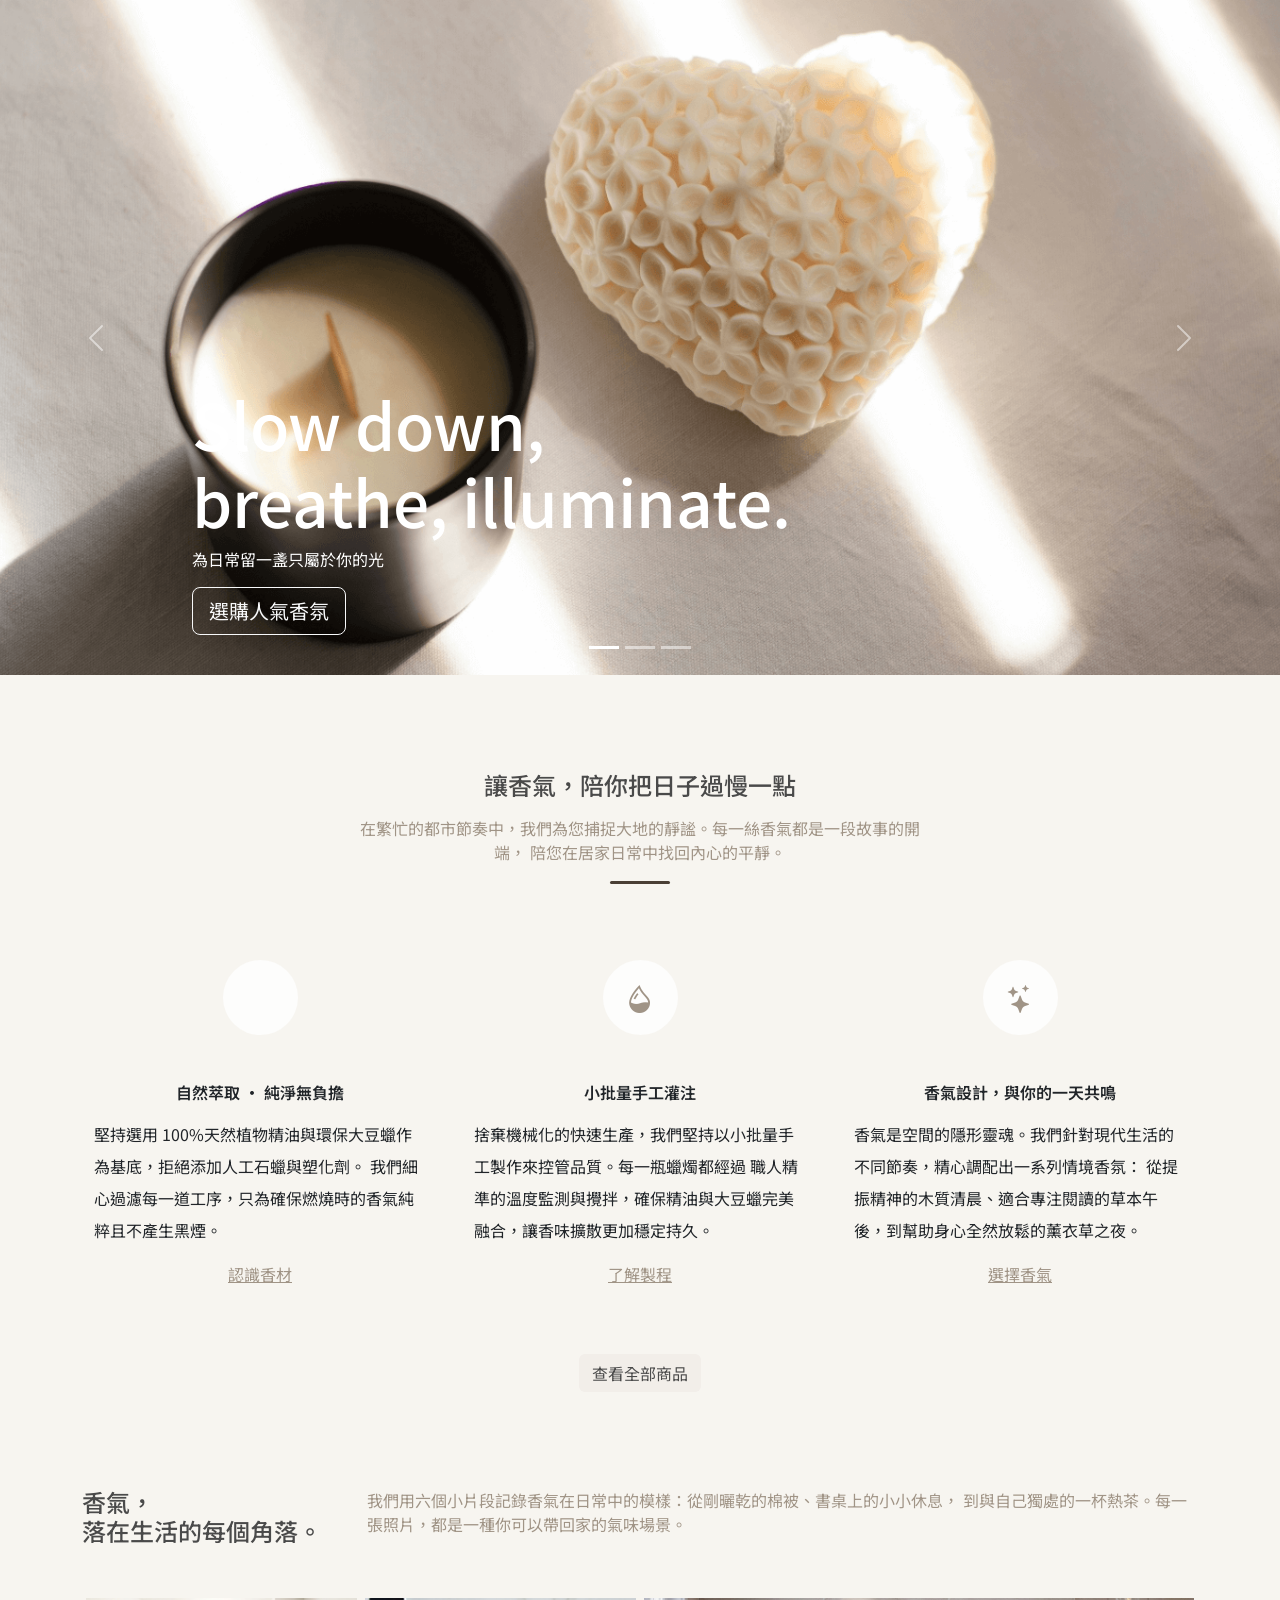
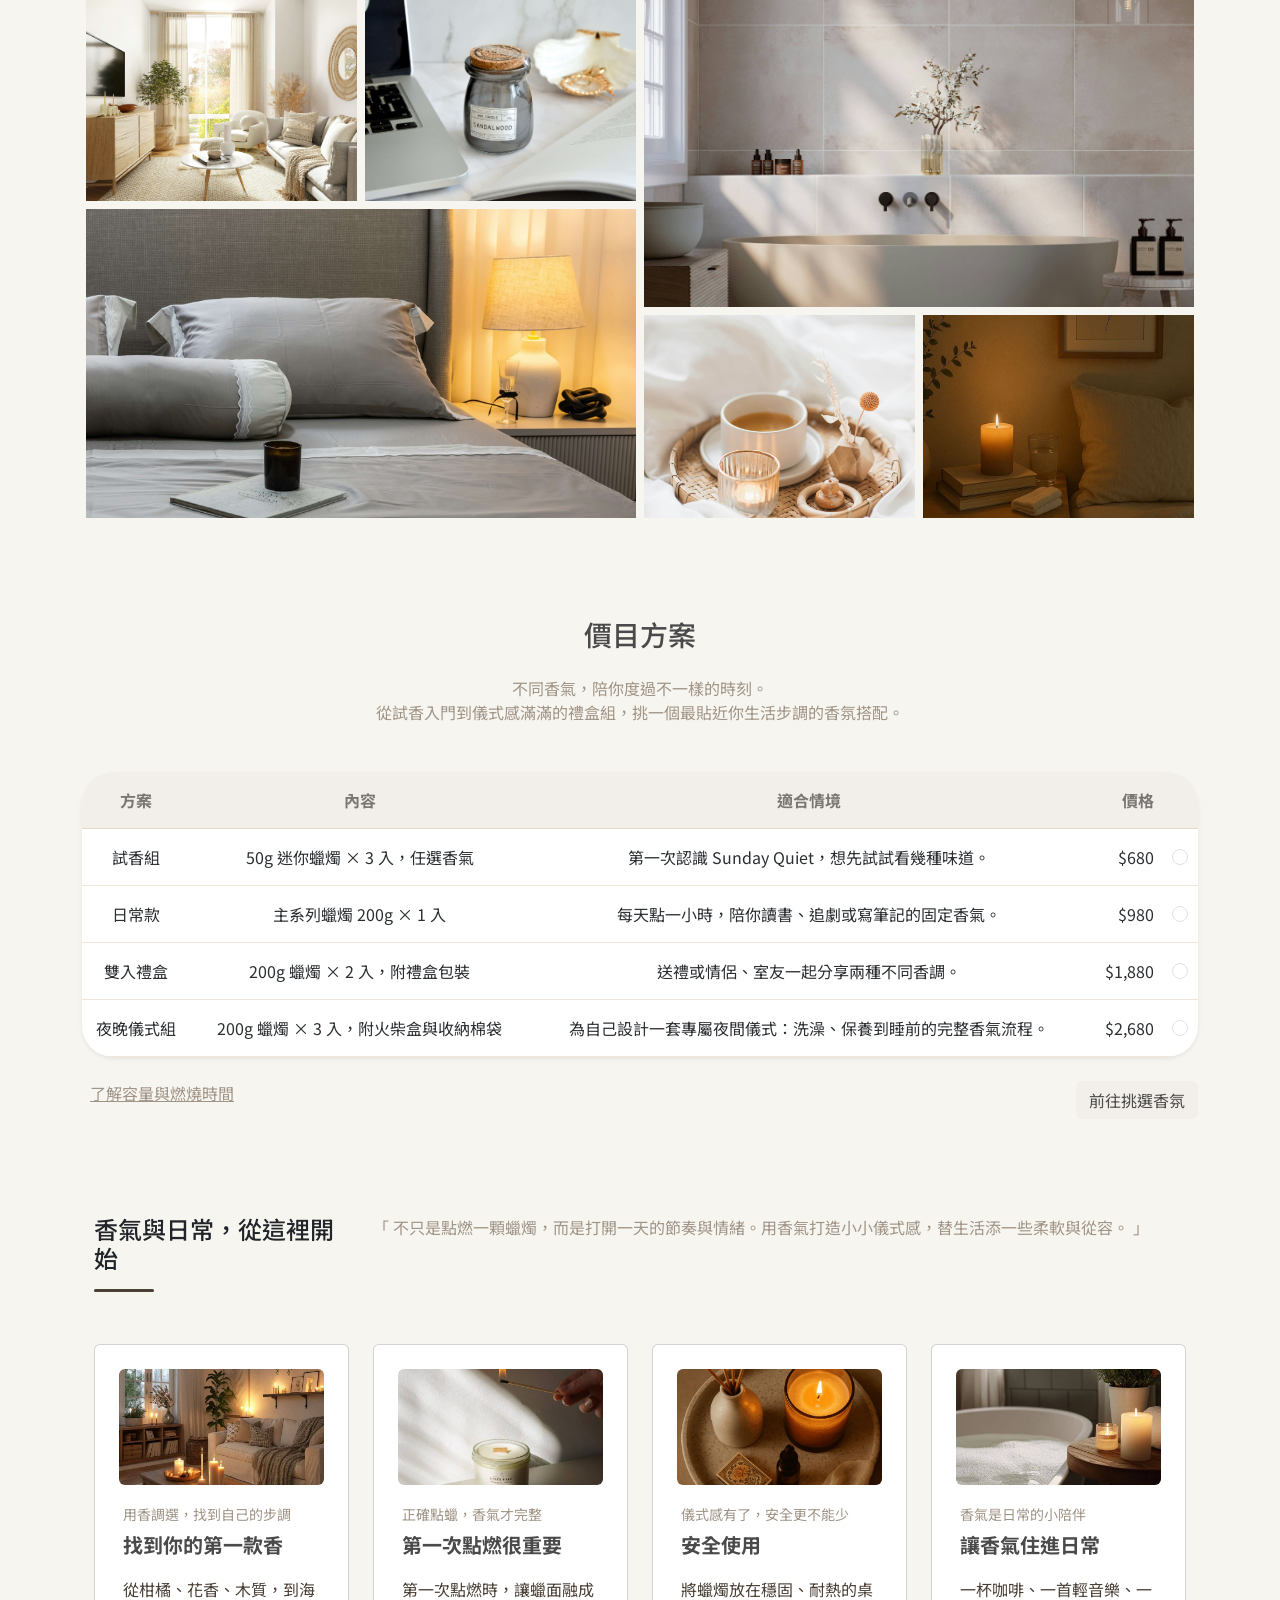
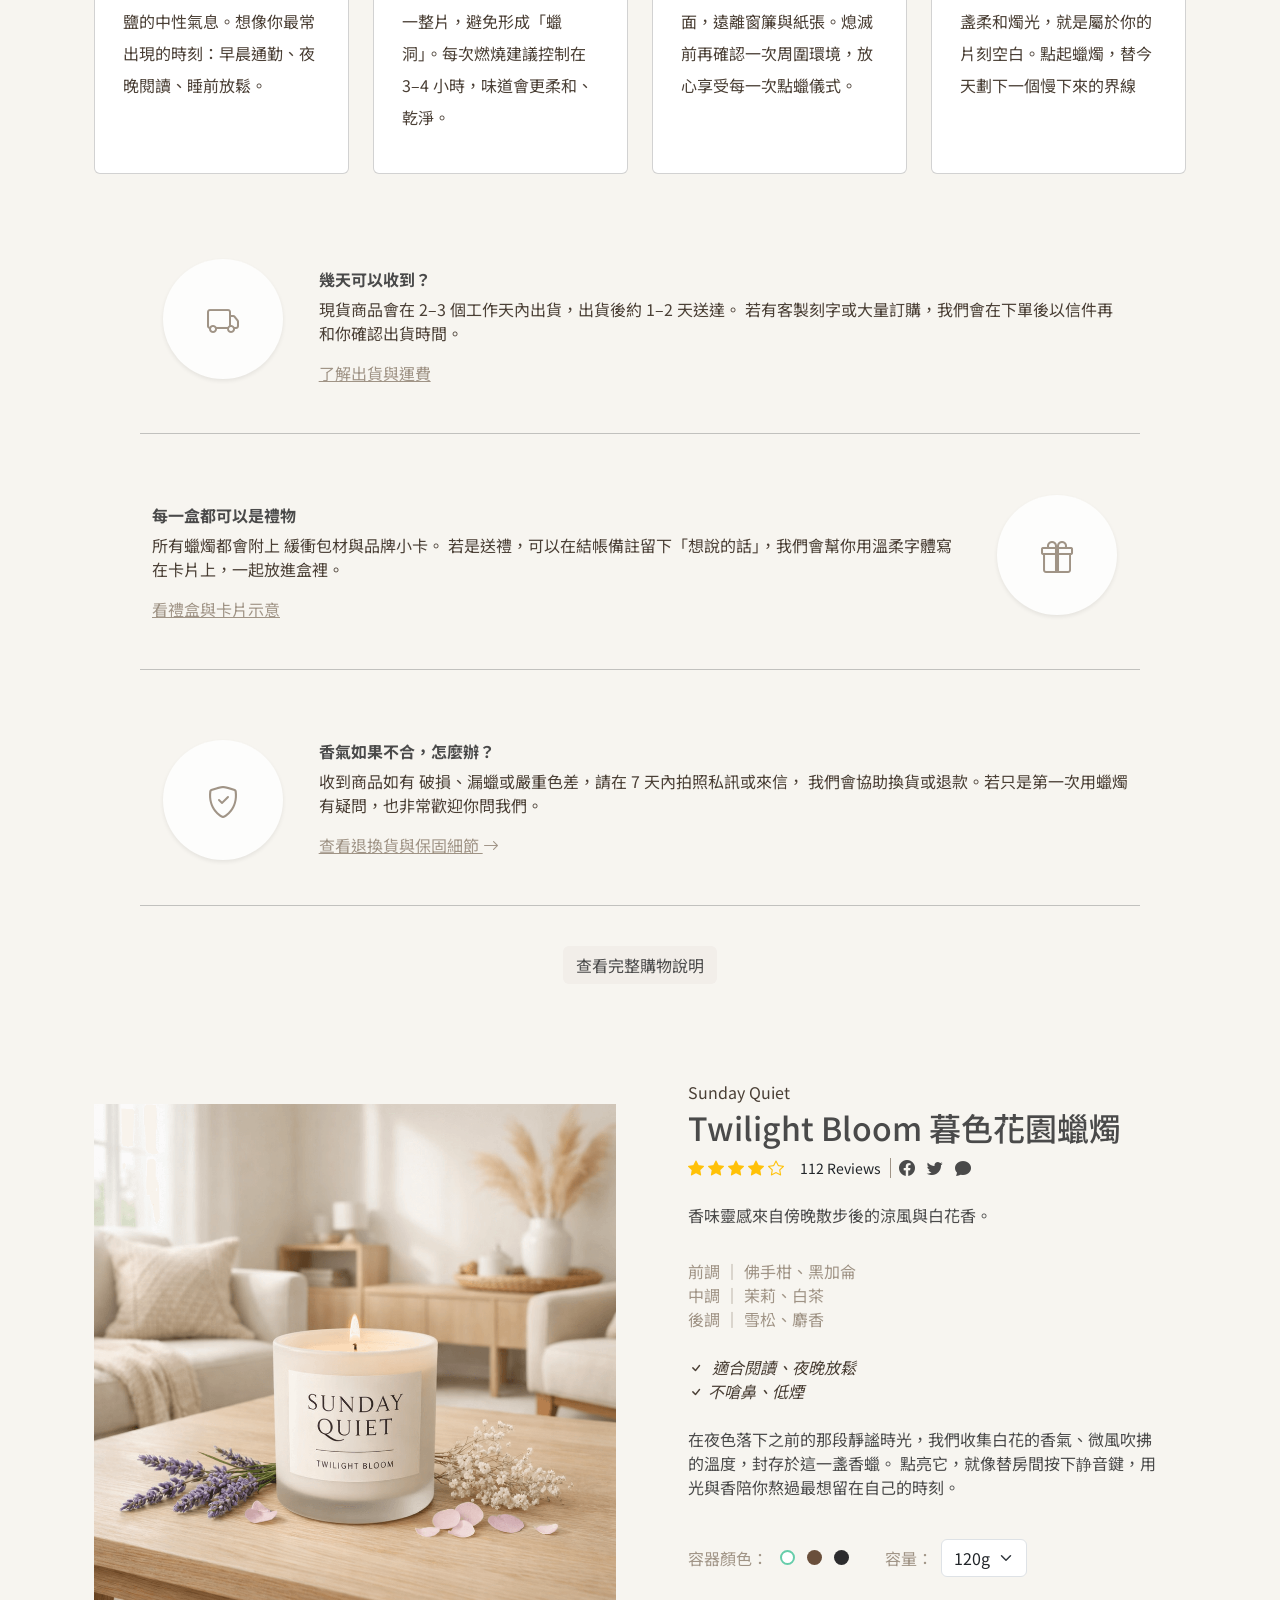
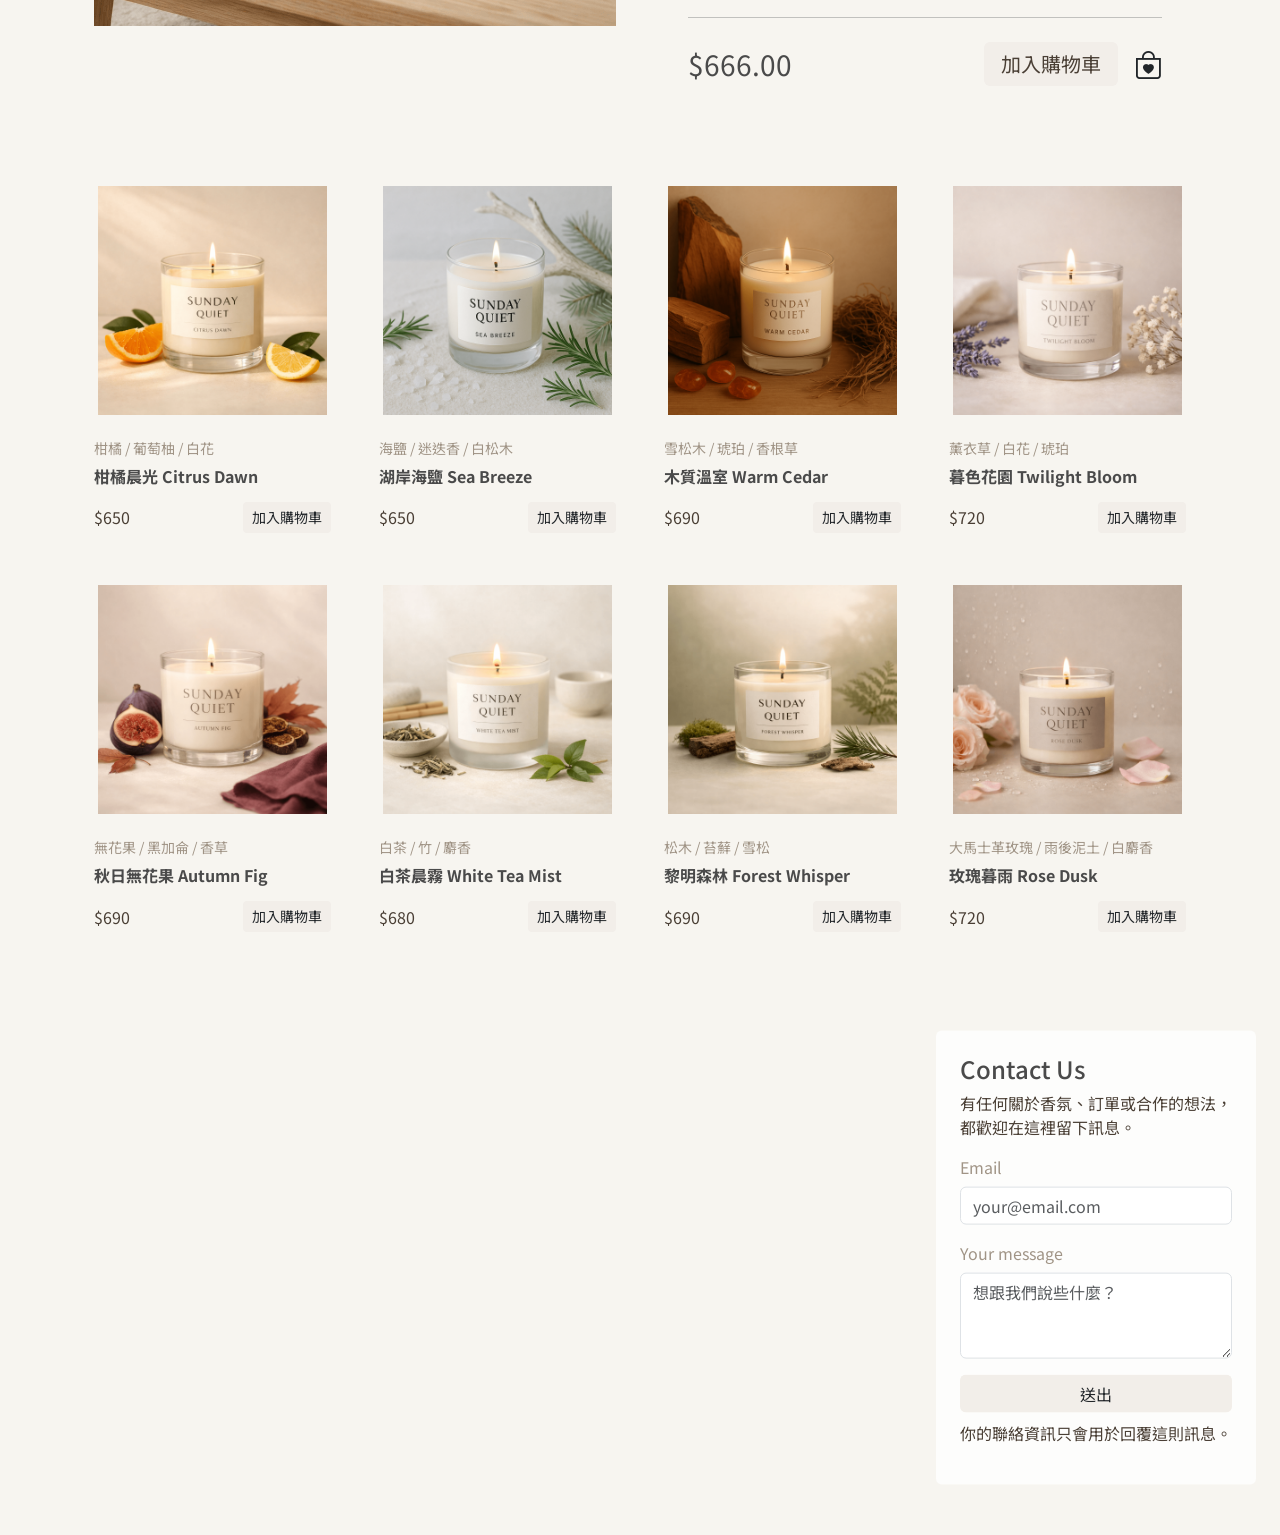
==== commit 0e2d1d40: "fix:減少圖片大小" ====
--- a/index.html
+++ b/index.html
@@ -35,7 +35,7 @@
 
       <div class="carousel-inner">
         <div class="carousel-item active">
-          <img class="w-100" src="./img/banner01.jpg" alt="用香氣定義你的日常片刻">
+          <img class="w-100" src="./img/banner01.png" alt="用香氣定義你的日常片刻">
           <div class="text-start carousel-caption">
             <h2 class="display-3 fw-medium text-white">Slow down, <br> breathe, illuminate.</h2>
             <p class="text-white">為日常留一盞只屬於你的光</p>
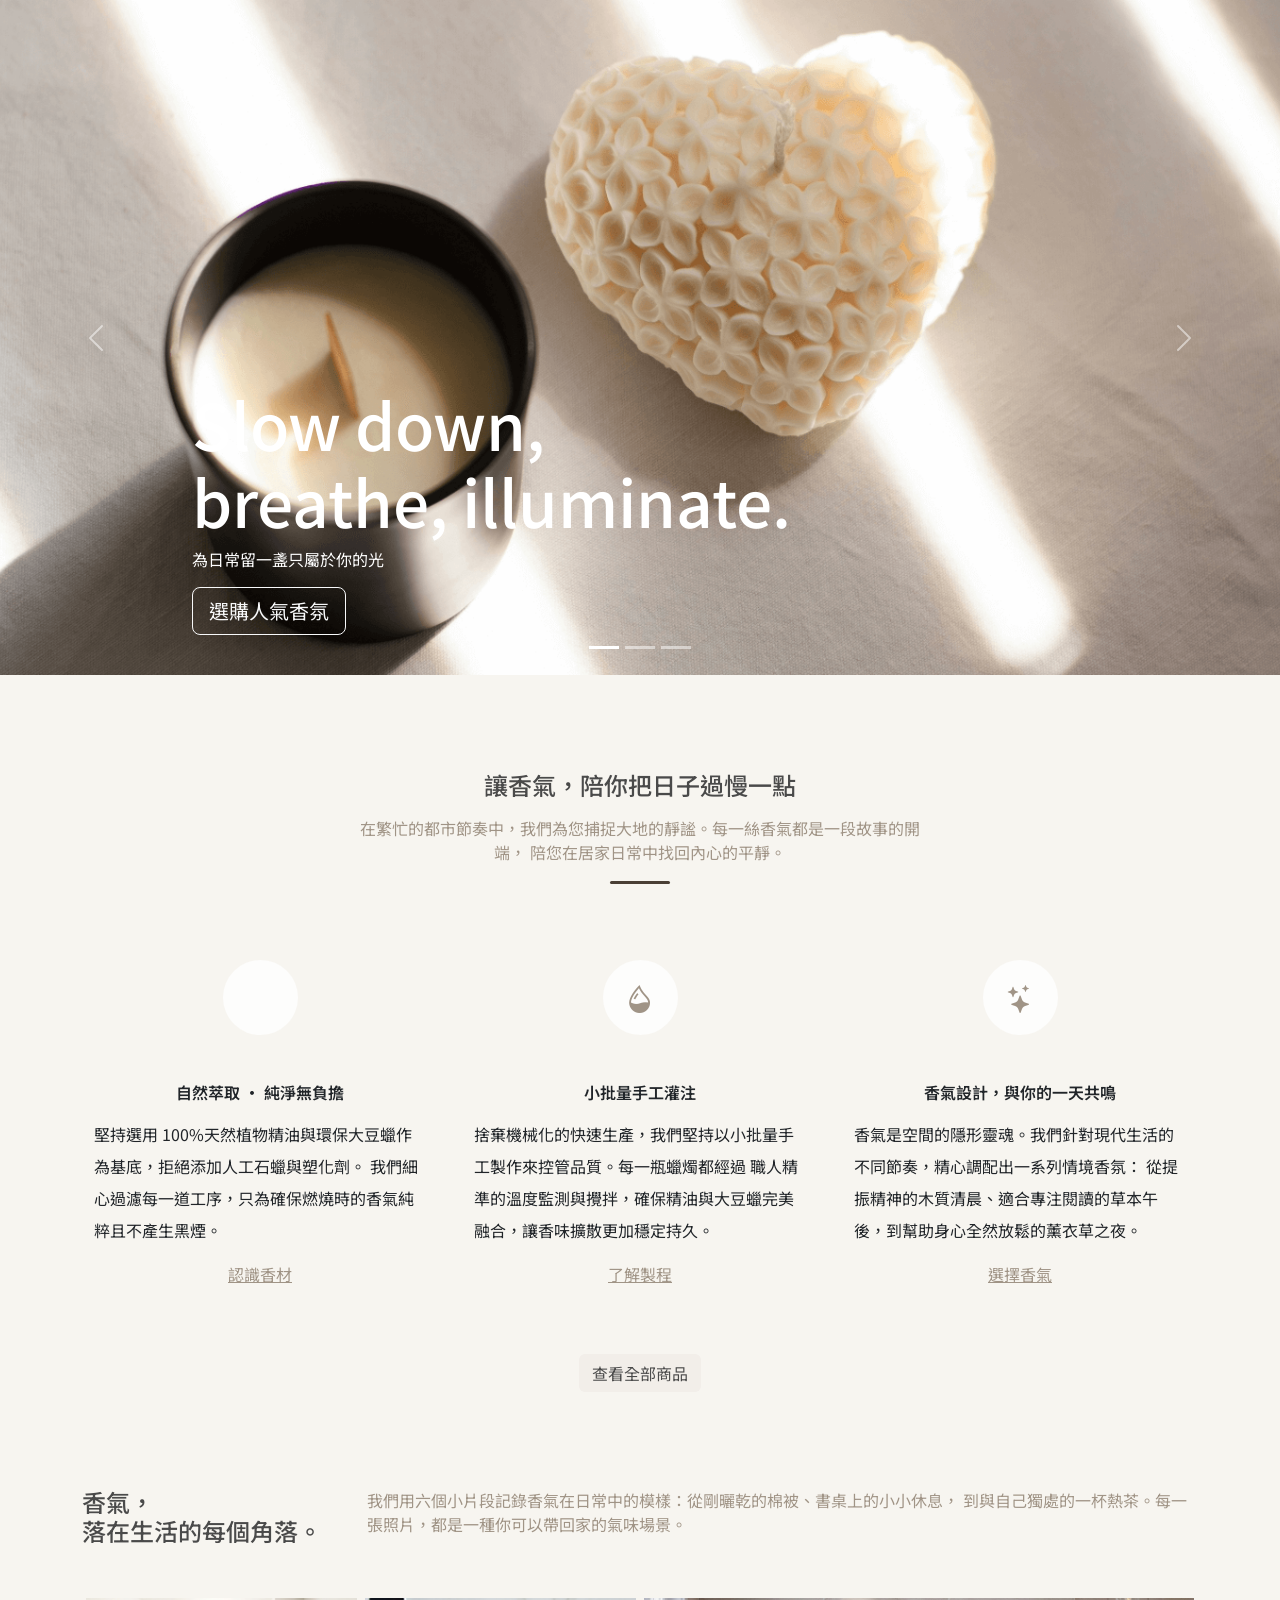
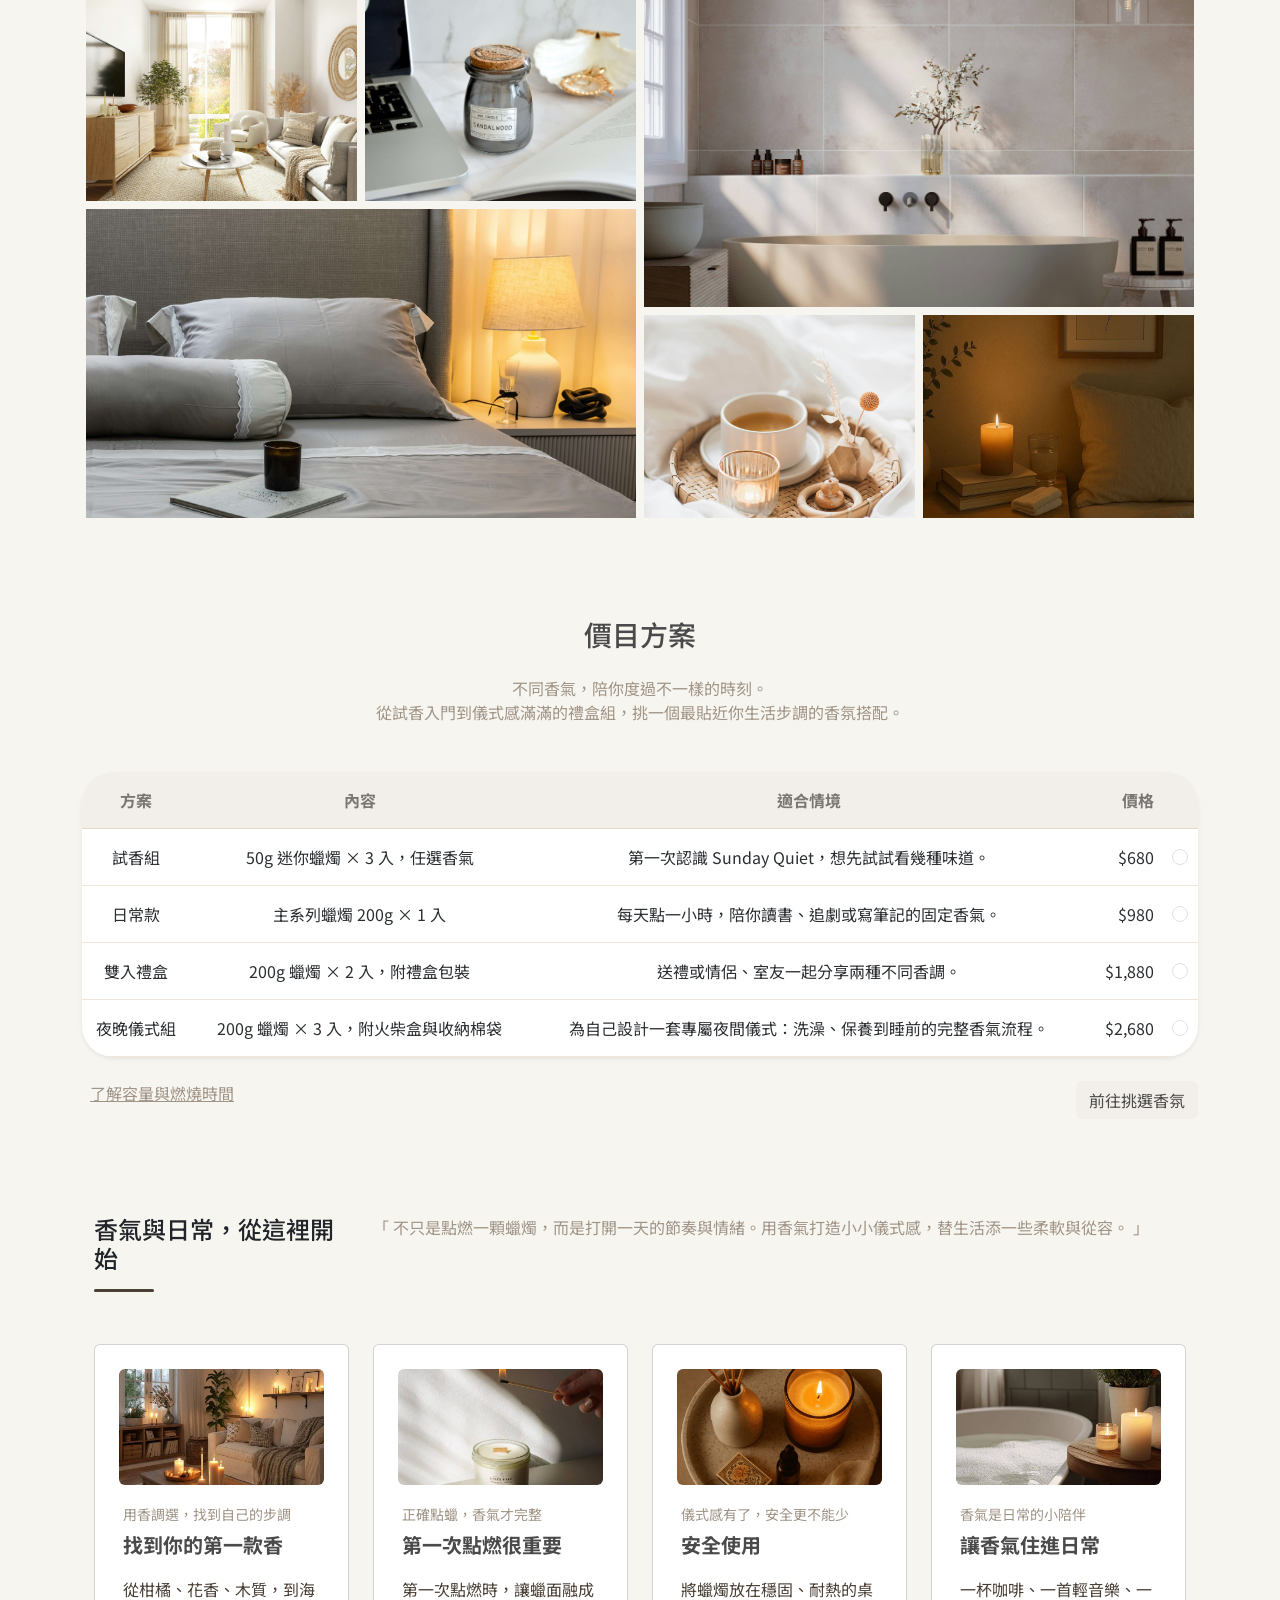
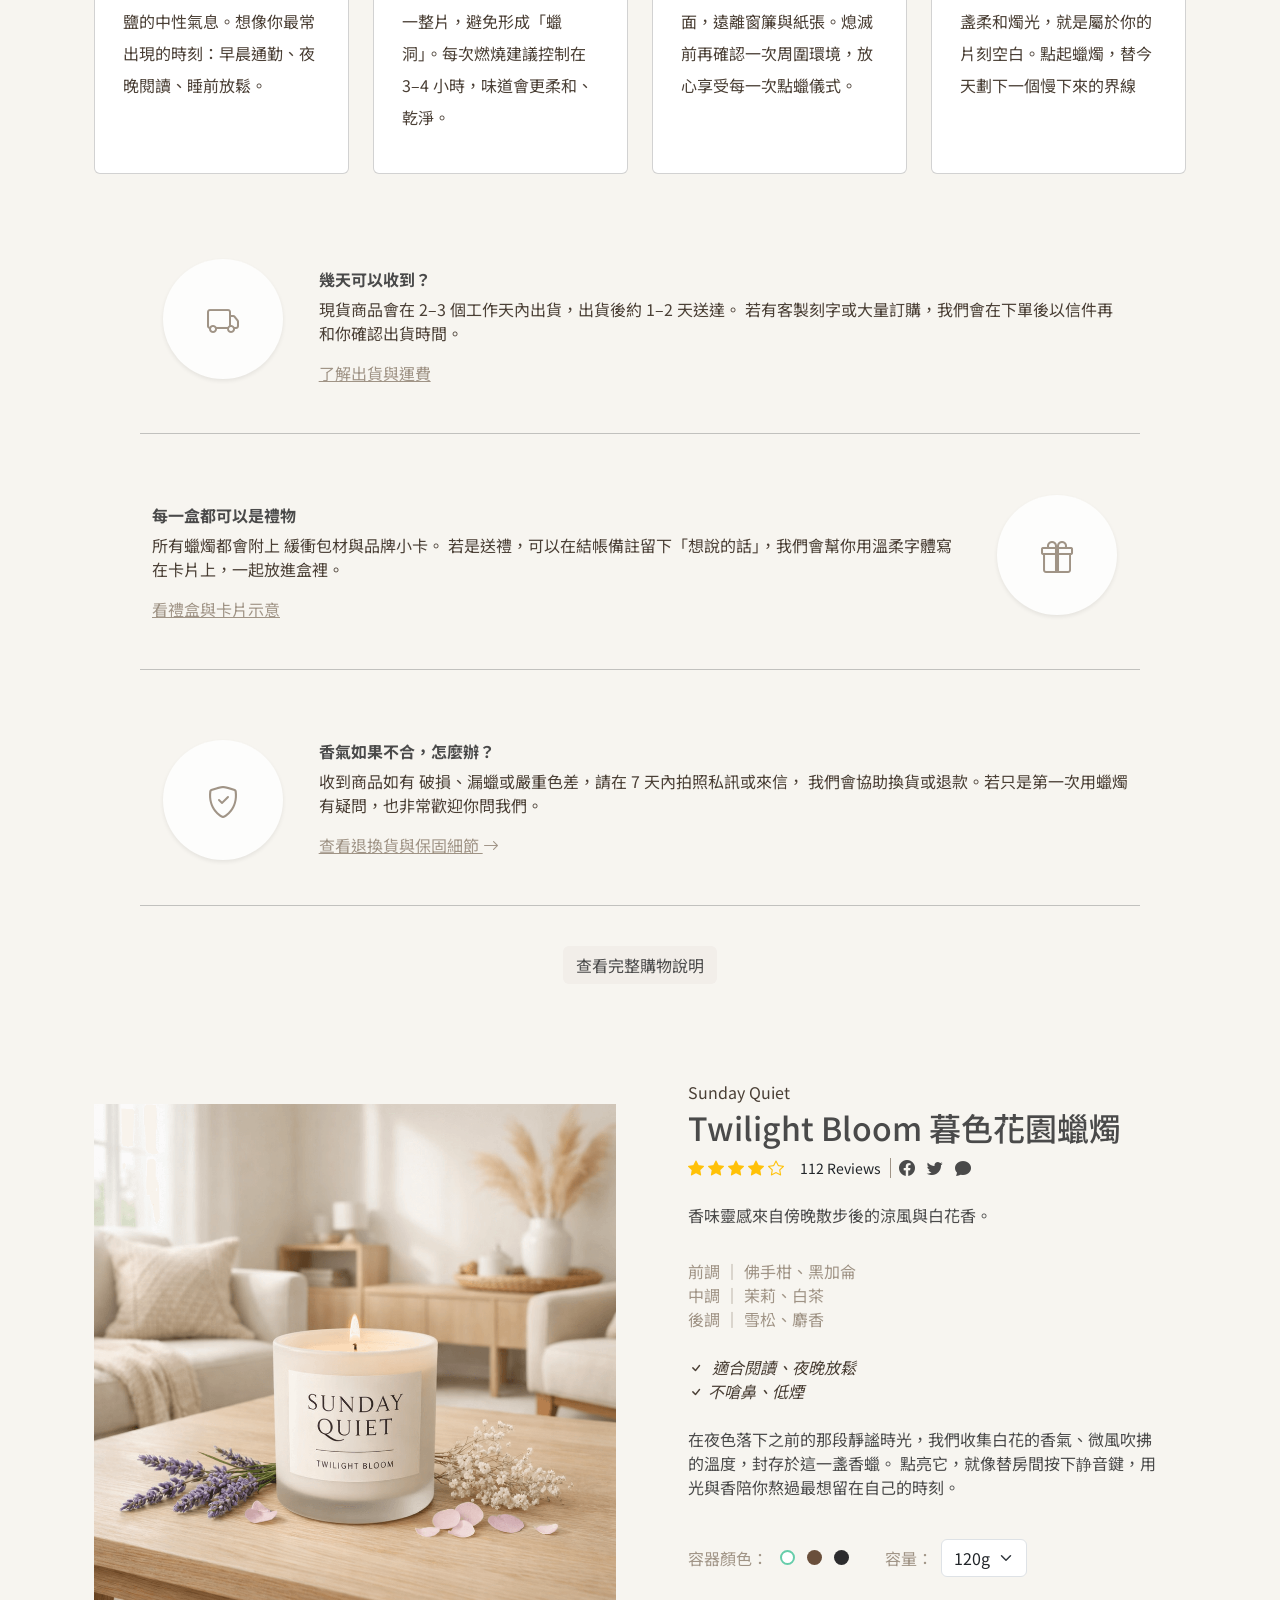
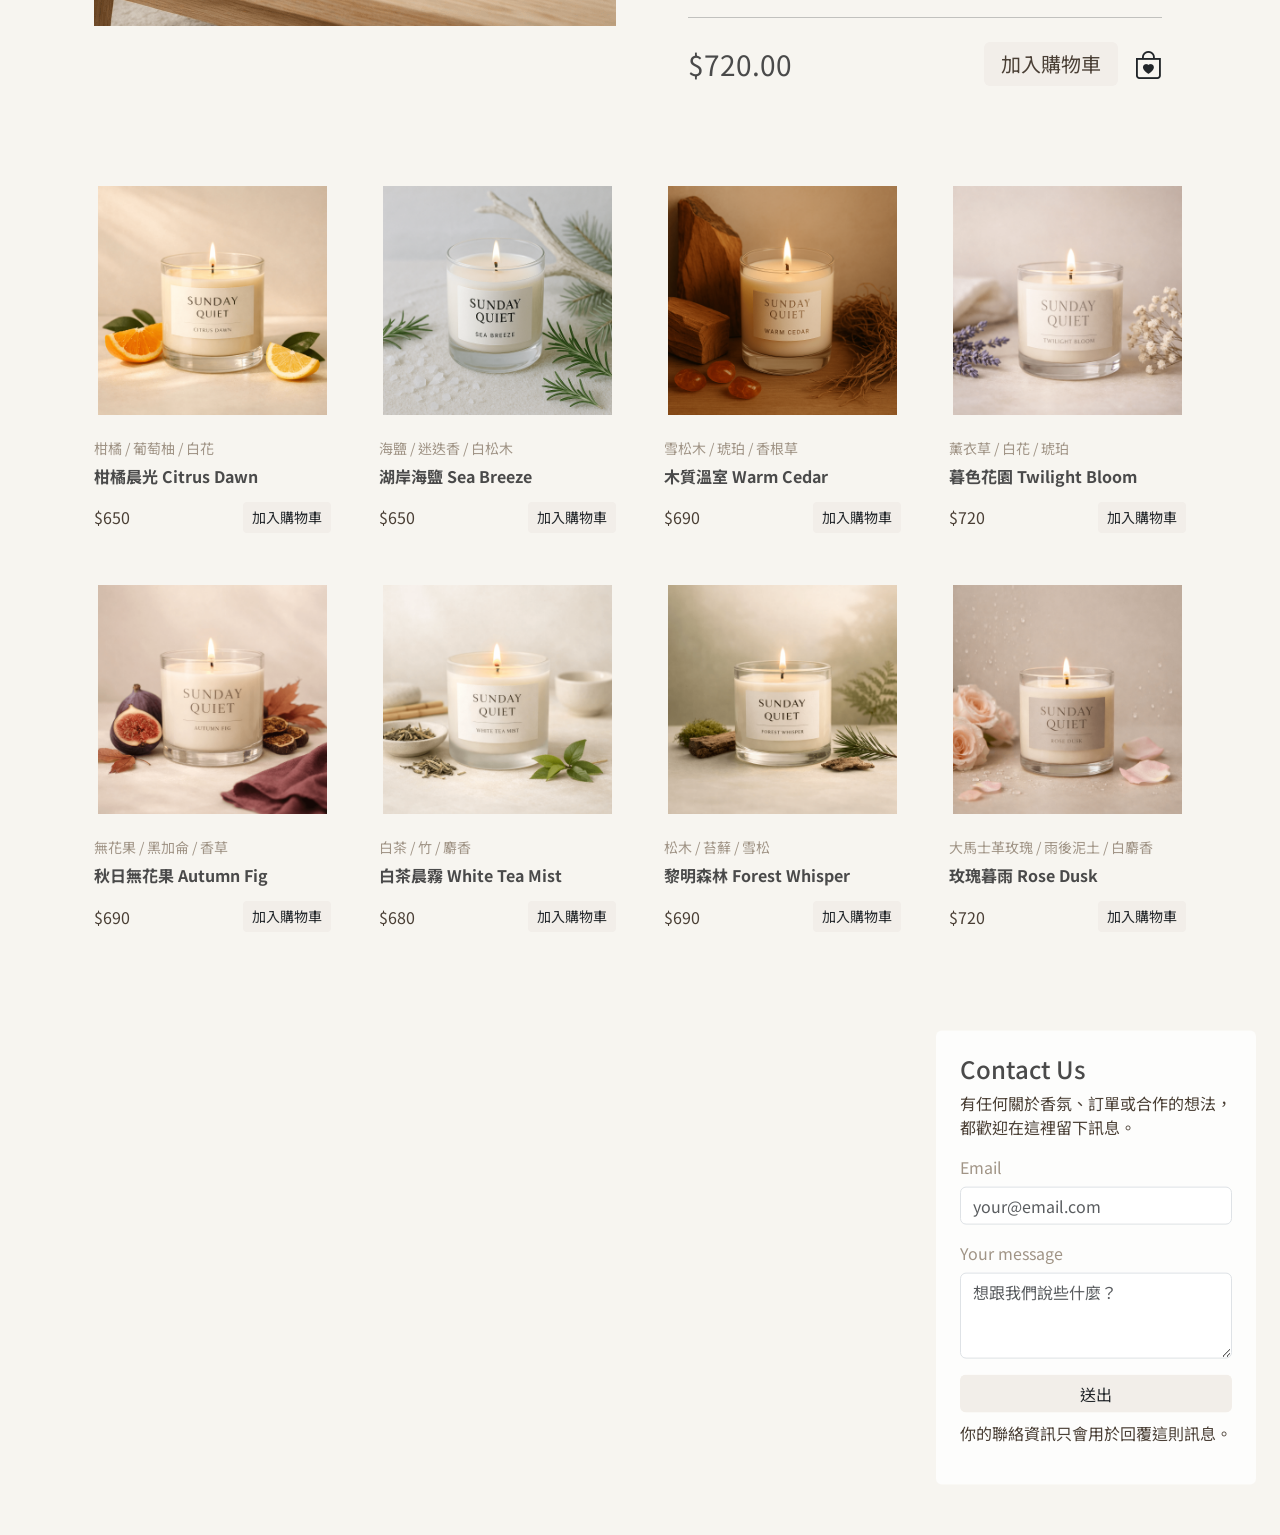
==== commit 1125d393: "feat:大圖商品加入購物車功能" ====
--- a/index.html
+++ b/index.html
@@ -372,9 +372,9 @@
             </div>
             <hr class="m-0 mt-xl-3">
             <div class="d-flex justify-content-between align-items-center">
-              <span class="fs-3 text-main">$666.00</span>
+              <span class="fs-3 text-main">$720.00</span>
               <div class="d-flex align-items-center">
-                <button type="button" class="px-3 mx-3 btn bg-btn bg-btn-hover text-warm fs-5">加入購物車</button>
+                <button type="button"  id="featured-add-btn" data-shoppingname="暮色花園 Twilight Bloom" class="px-3 mx-3 btn bg-btn bg-btn-hover text-warm fs-5">加入購物車</button>
                 <i class="fs-3 bi bi-bag-heart"></i>
               </div>
             </div>
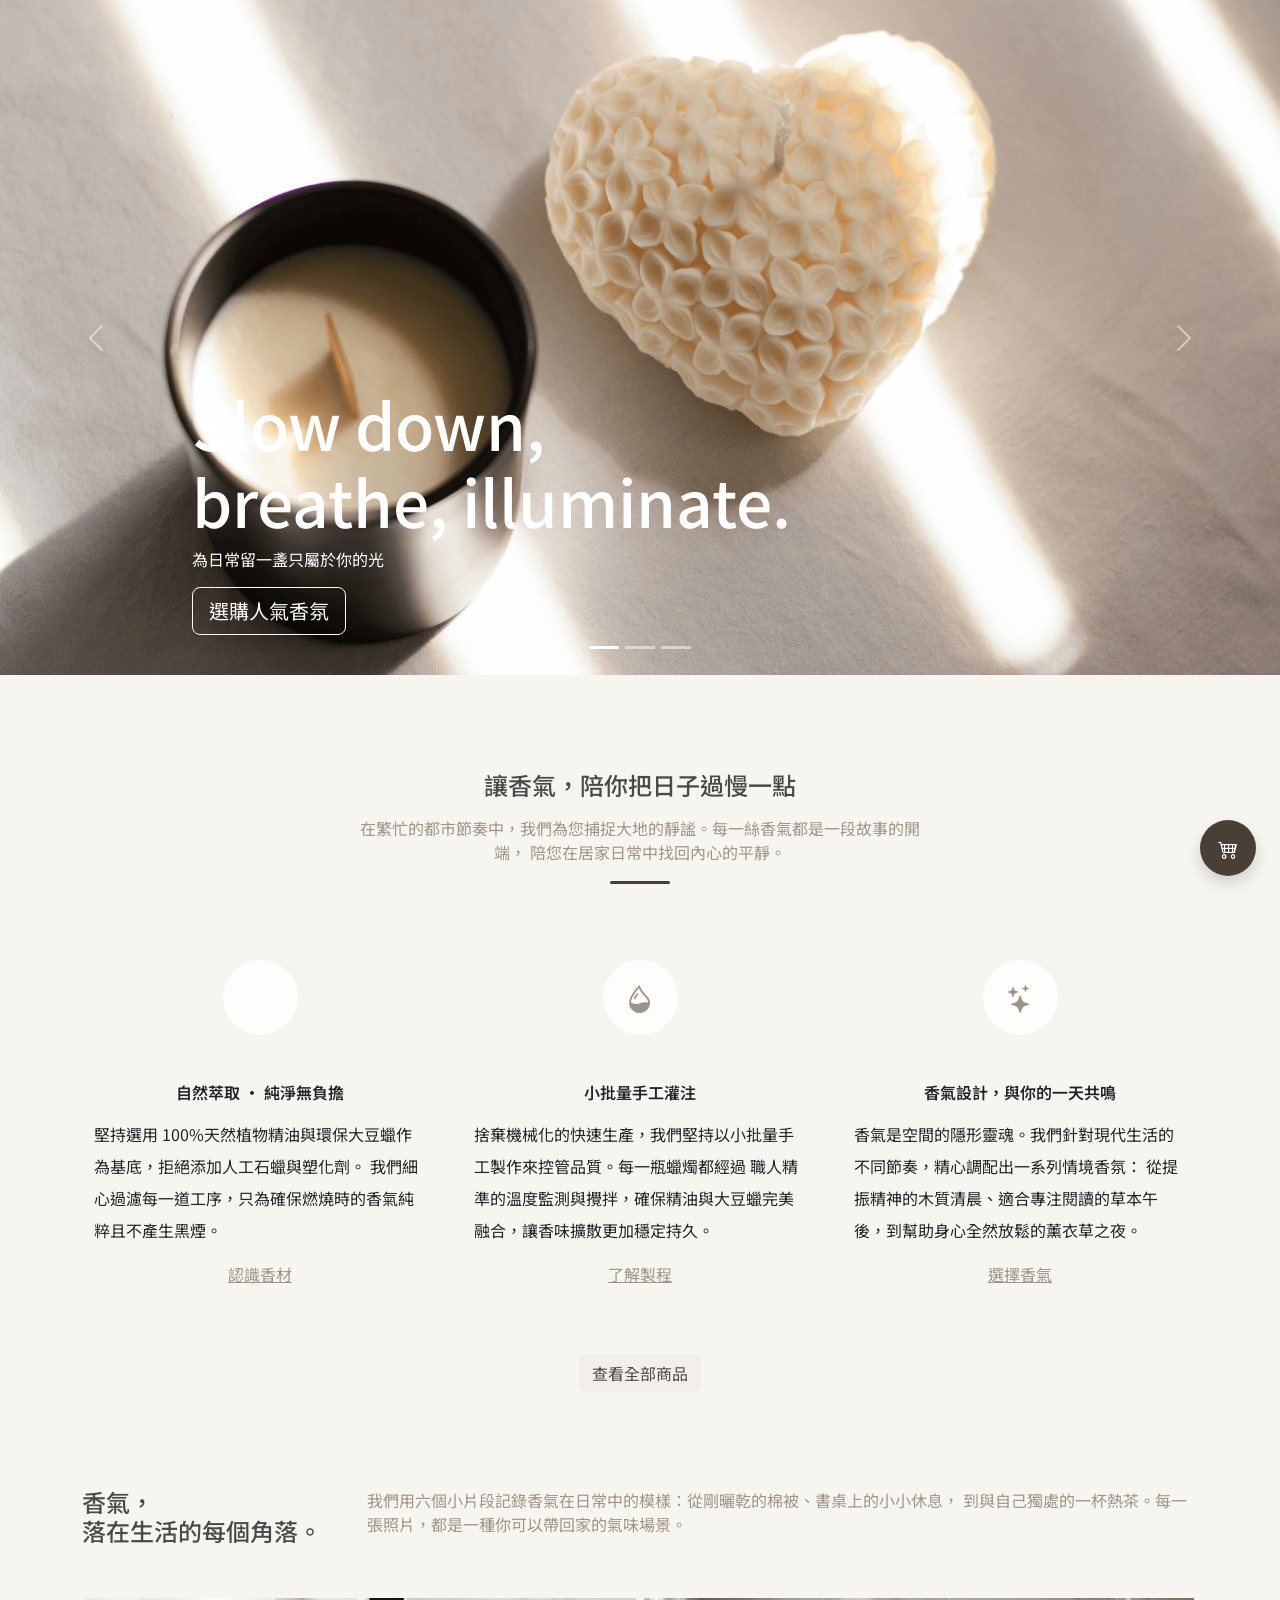
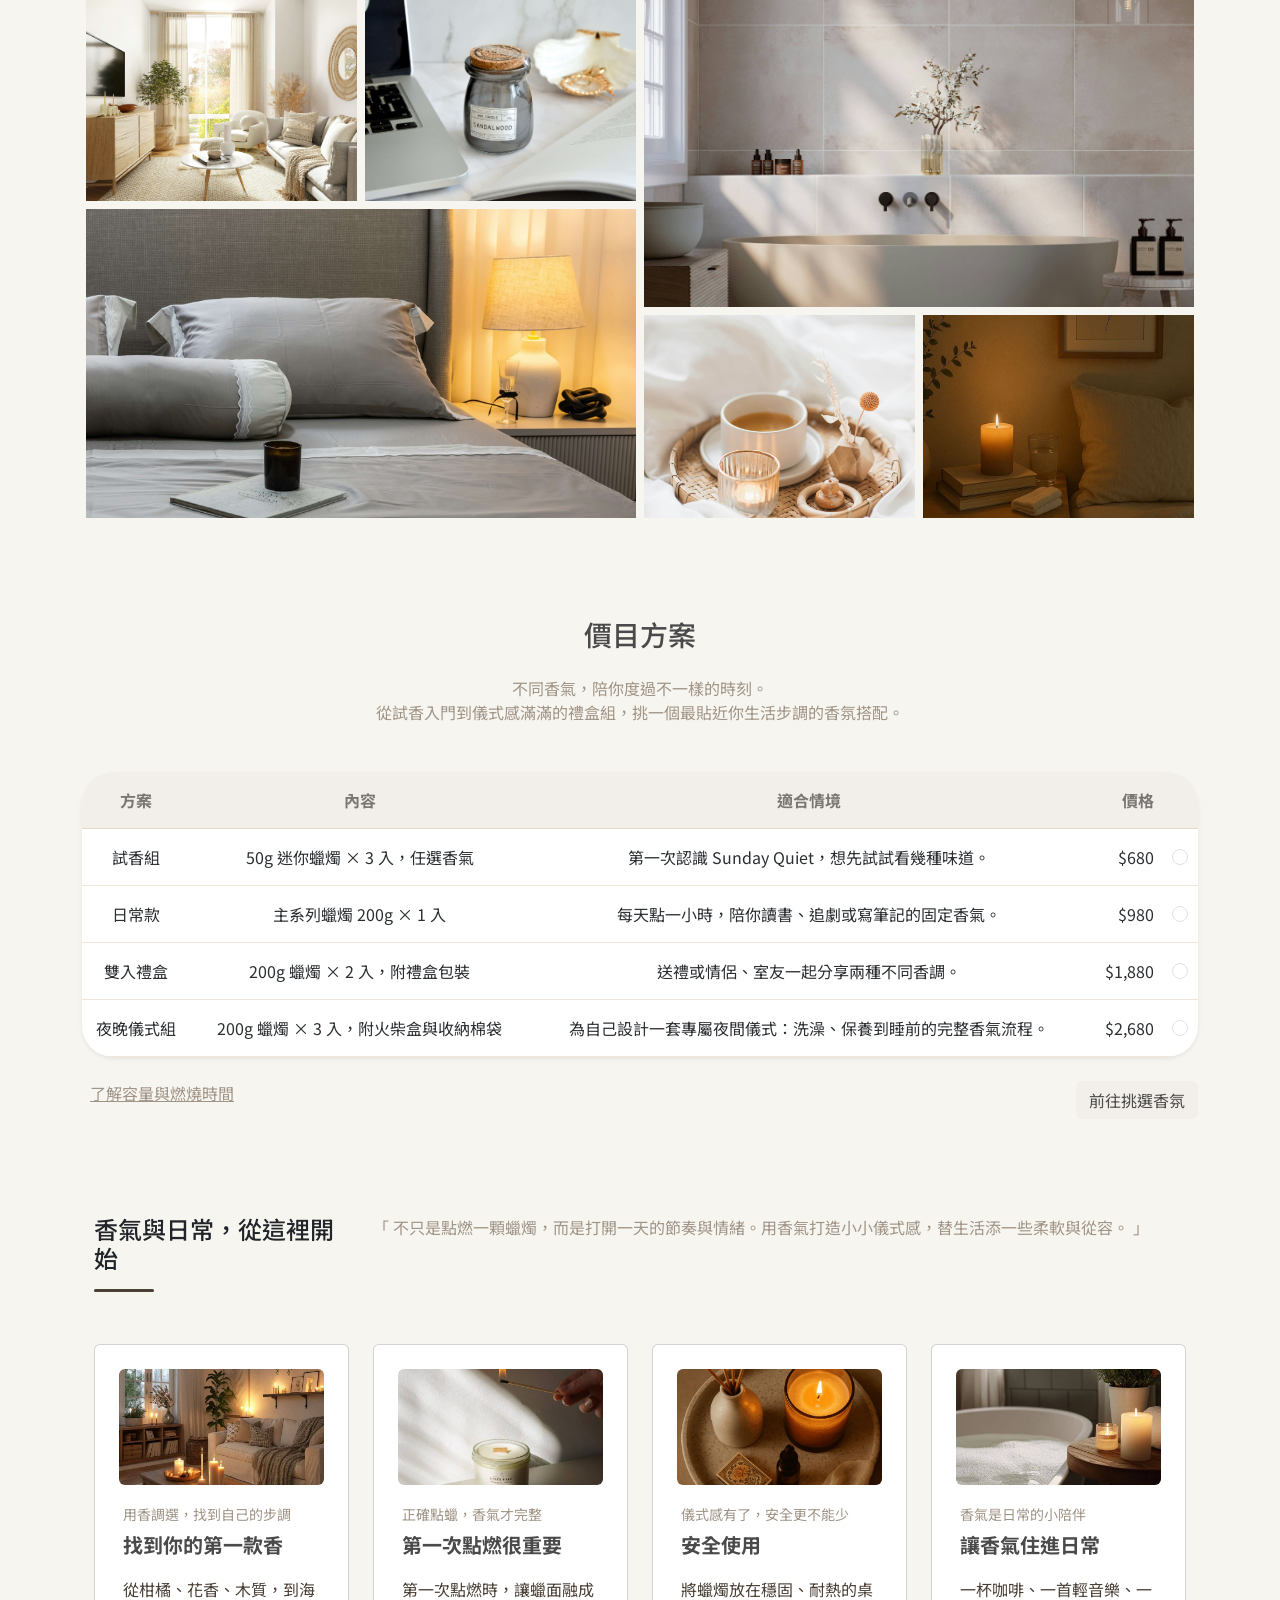
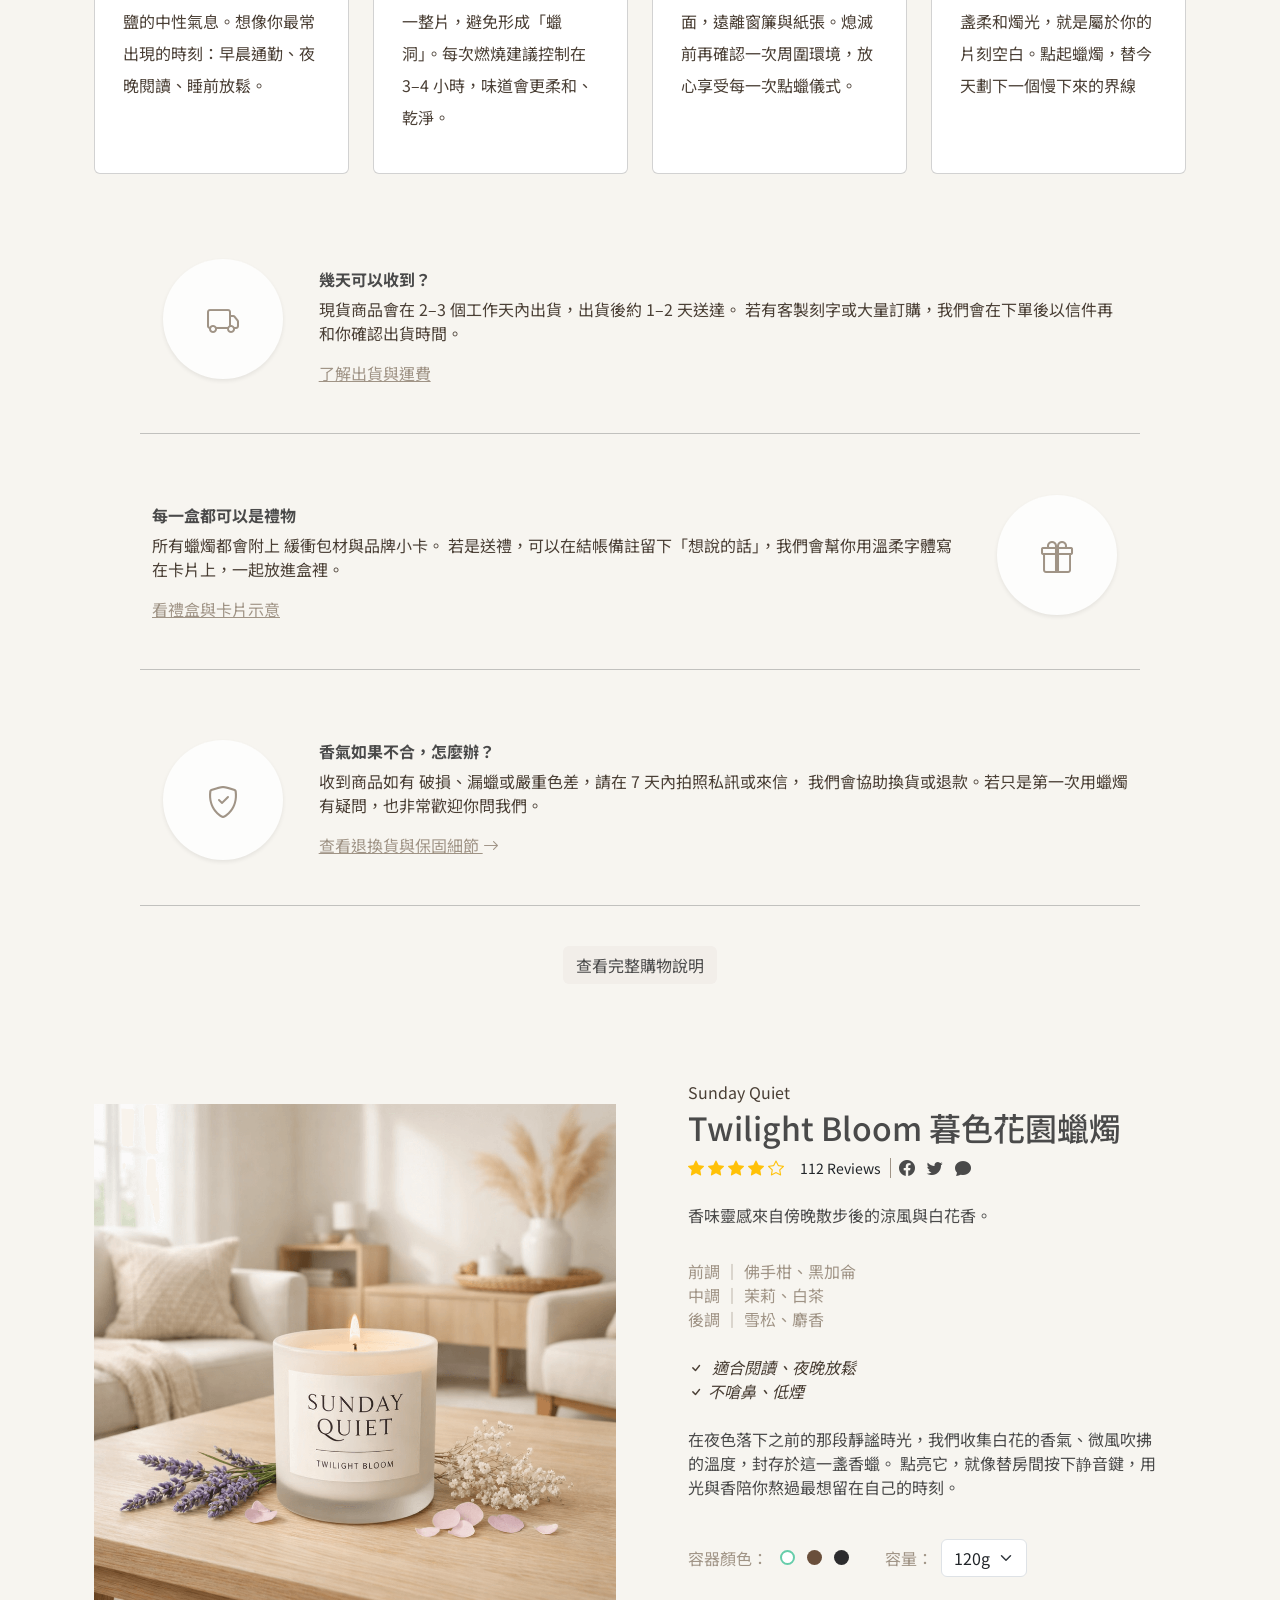
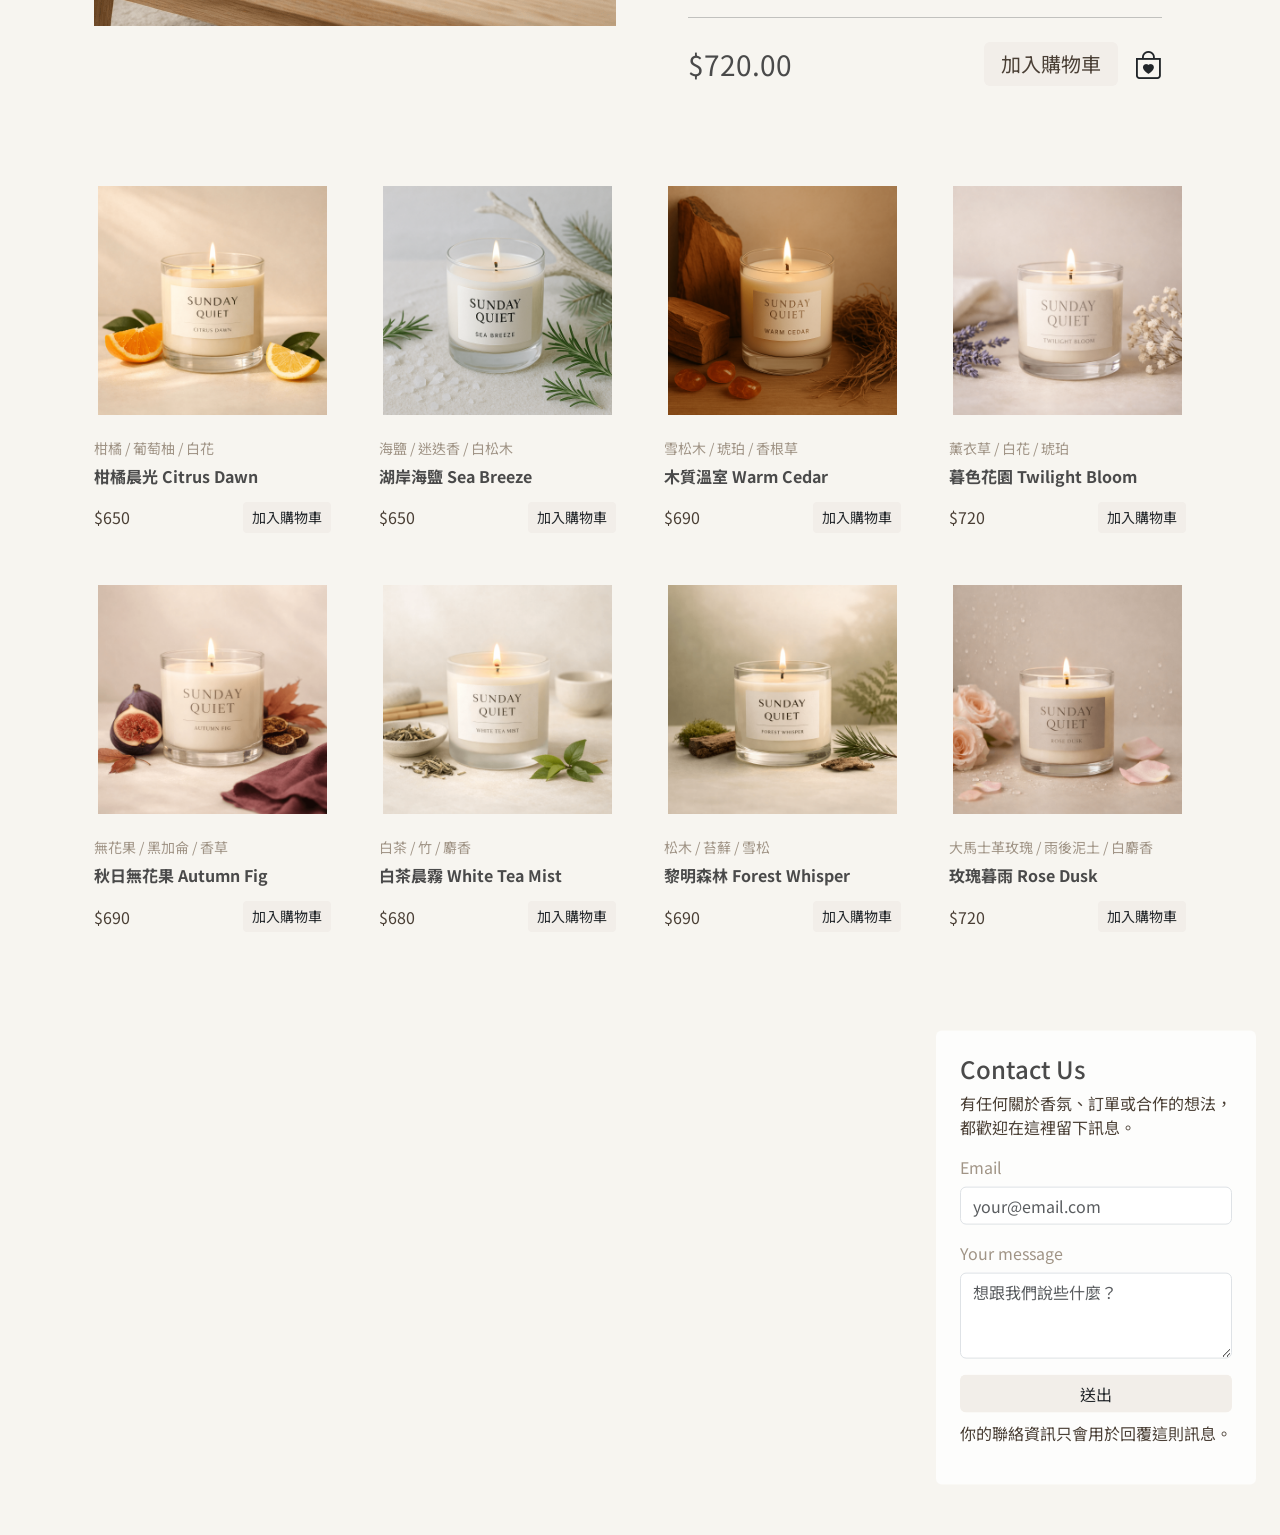
==== commit fe8578e1: "feat:新增購物車入口" ====
--- a/index.html
+++ b/index.html
@@ -374,7 +374,8 @@
             <div class="d-flex justify-content-between align-items-center">
               <span class="fs-3 text-main">$720.00</span>
               <div class="d-flex align-items-center">
-                <button type="button"  id="featured-add-btn" data-shoppingname="暮色花園 Twilight Bloom" class="px-3 mx-3 btn bg-btn bg-btn-hover text-warm fs-5">加入購物車</button>
+                <button type="button" id="featured-add-btn" data-shoppingname="暮色花園 Twilight Bloom"
+                  class="px-3 mx-3 btn bg-btn bg-btn-hover text-warm fs-5">加入購物車</button>
                 <i class="fs-3 bi bi-bag-heart"></i>
               </div>
             </div>
@@ -417,6 +418,31 @@
         </div>
       </div>
     </div>
+
+    <!-- 懸浮購物車按鈕 -->
+    <a href="./cart-01.html" id="floating-cart-btn"
+      class="position-fixed bottom-0 end-0 m-4 bg-warm text-white rounded-circle d-flex justify-content-center align-items-center shadow">
+      <i class="bi bi-cart4 fs-5"></i>
+      <span id="floating-cart-count"
+        class="position-absolute top-0 start-100 translate-middle badge rounded-pill bg-danger"
+        style="font-size: 11px;">
+        0
+      </span>
+    </a>
+
+    <!-- Toast 提示 -->
+    <div class="position-fixed bottom-0 start-50 translate-middle-x p-3" style="z-index: 9999;">
+      <div id="cart-toast" class="toast align-items-center text-white bg-warm border-0" role="alert">
+        <div class="d-flex">
+          <div class="toast-body">
+            <i class="bi bi-check-circle me-2"></i>
+            <span id="cart-toast-msg">已加入購物車</span>
+          </div>
+          <button type="button" class="btn-close btn-close-white me-2 m-auto" data-bs-dismiss="toast"></button>
+        </div>
+      </div>
+    </div>
+
   </main>
 
   <!-- ===================== FOOTER ===================== -->
--- a/css/index.css
+++ b/css/index.css
@@ -159,4 +159,12 @@
     transform: translateY(-50%);
     margin-top: 0;
   }
+}
+
+/* ── 購物車入口 ── */
+#floating-cart-btn {
+  width: 56px;
+  height: 56px;
+  z-index: 9998;
+  text-decoration: none;
 }
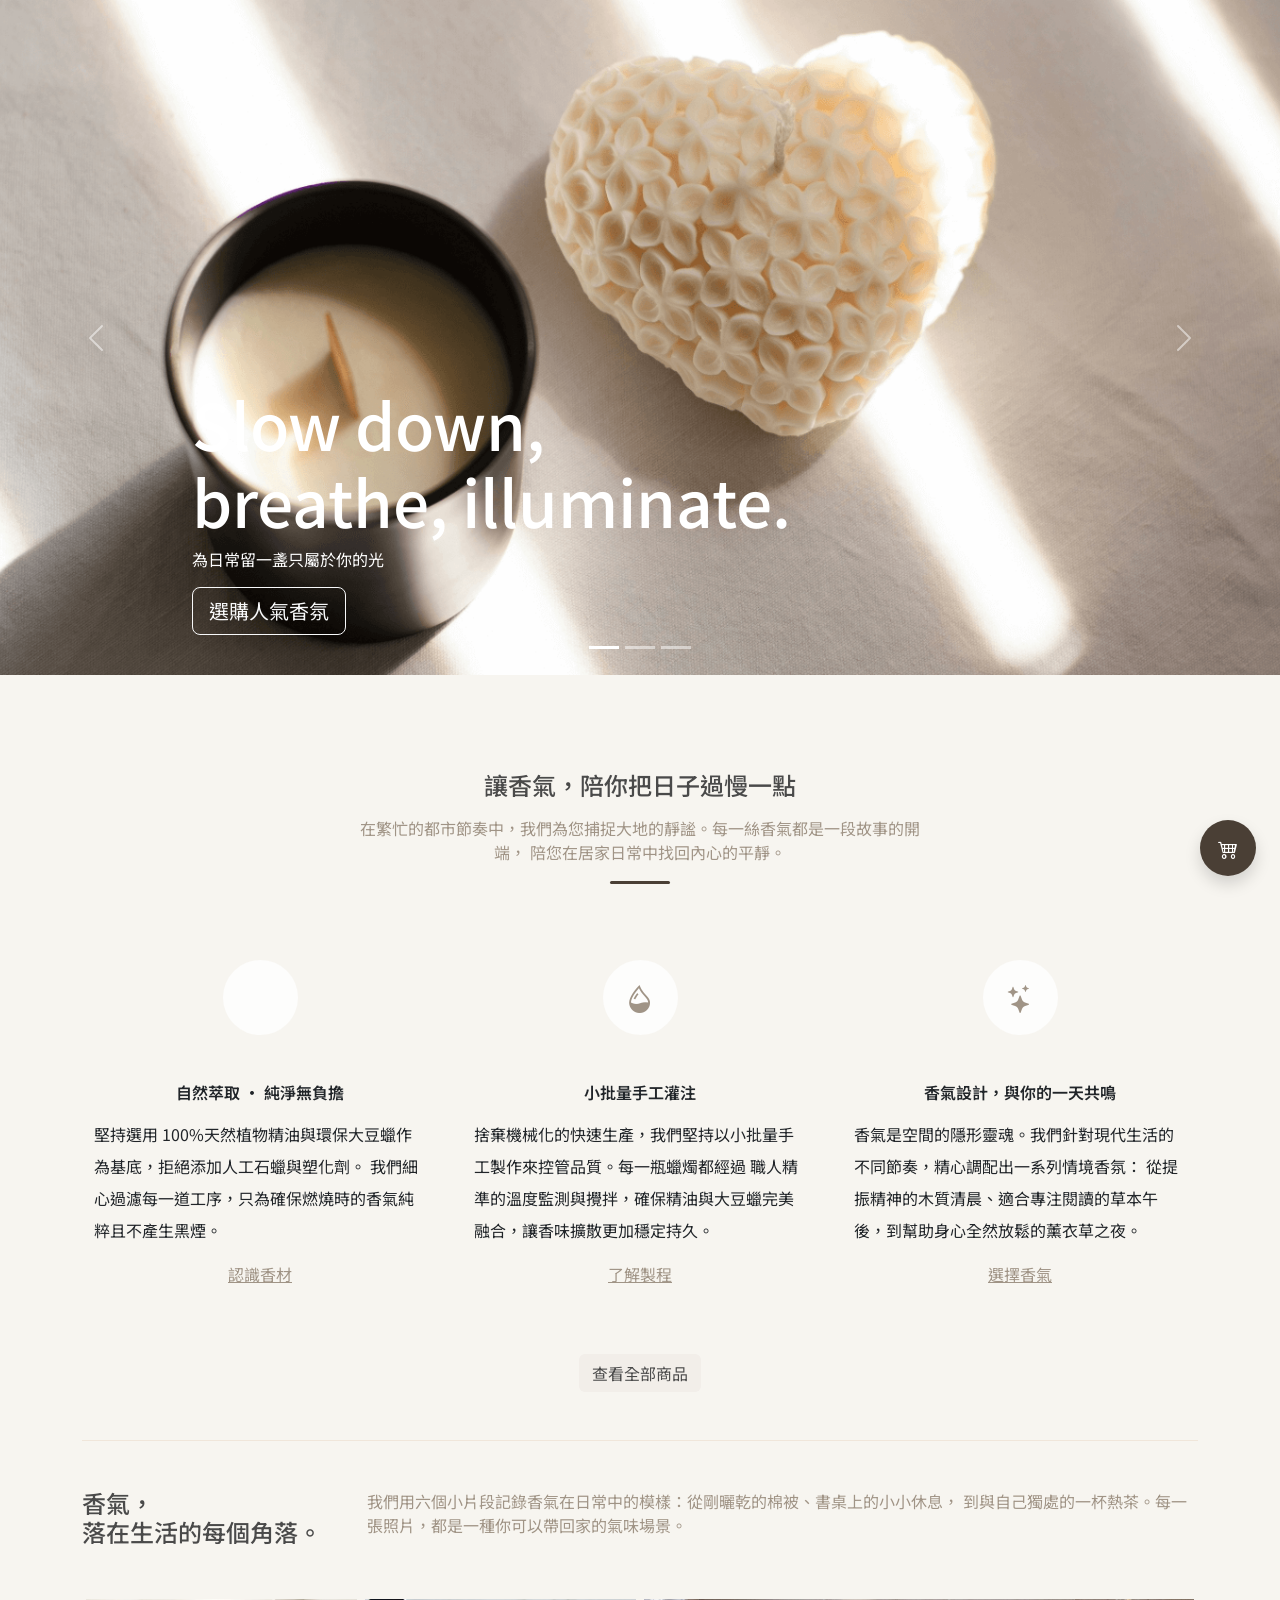
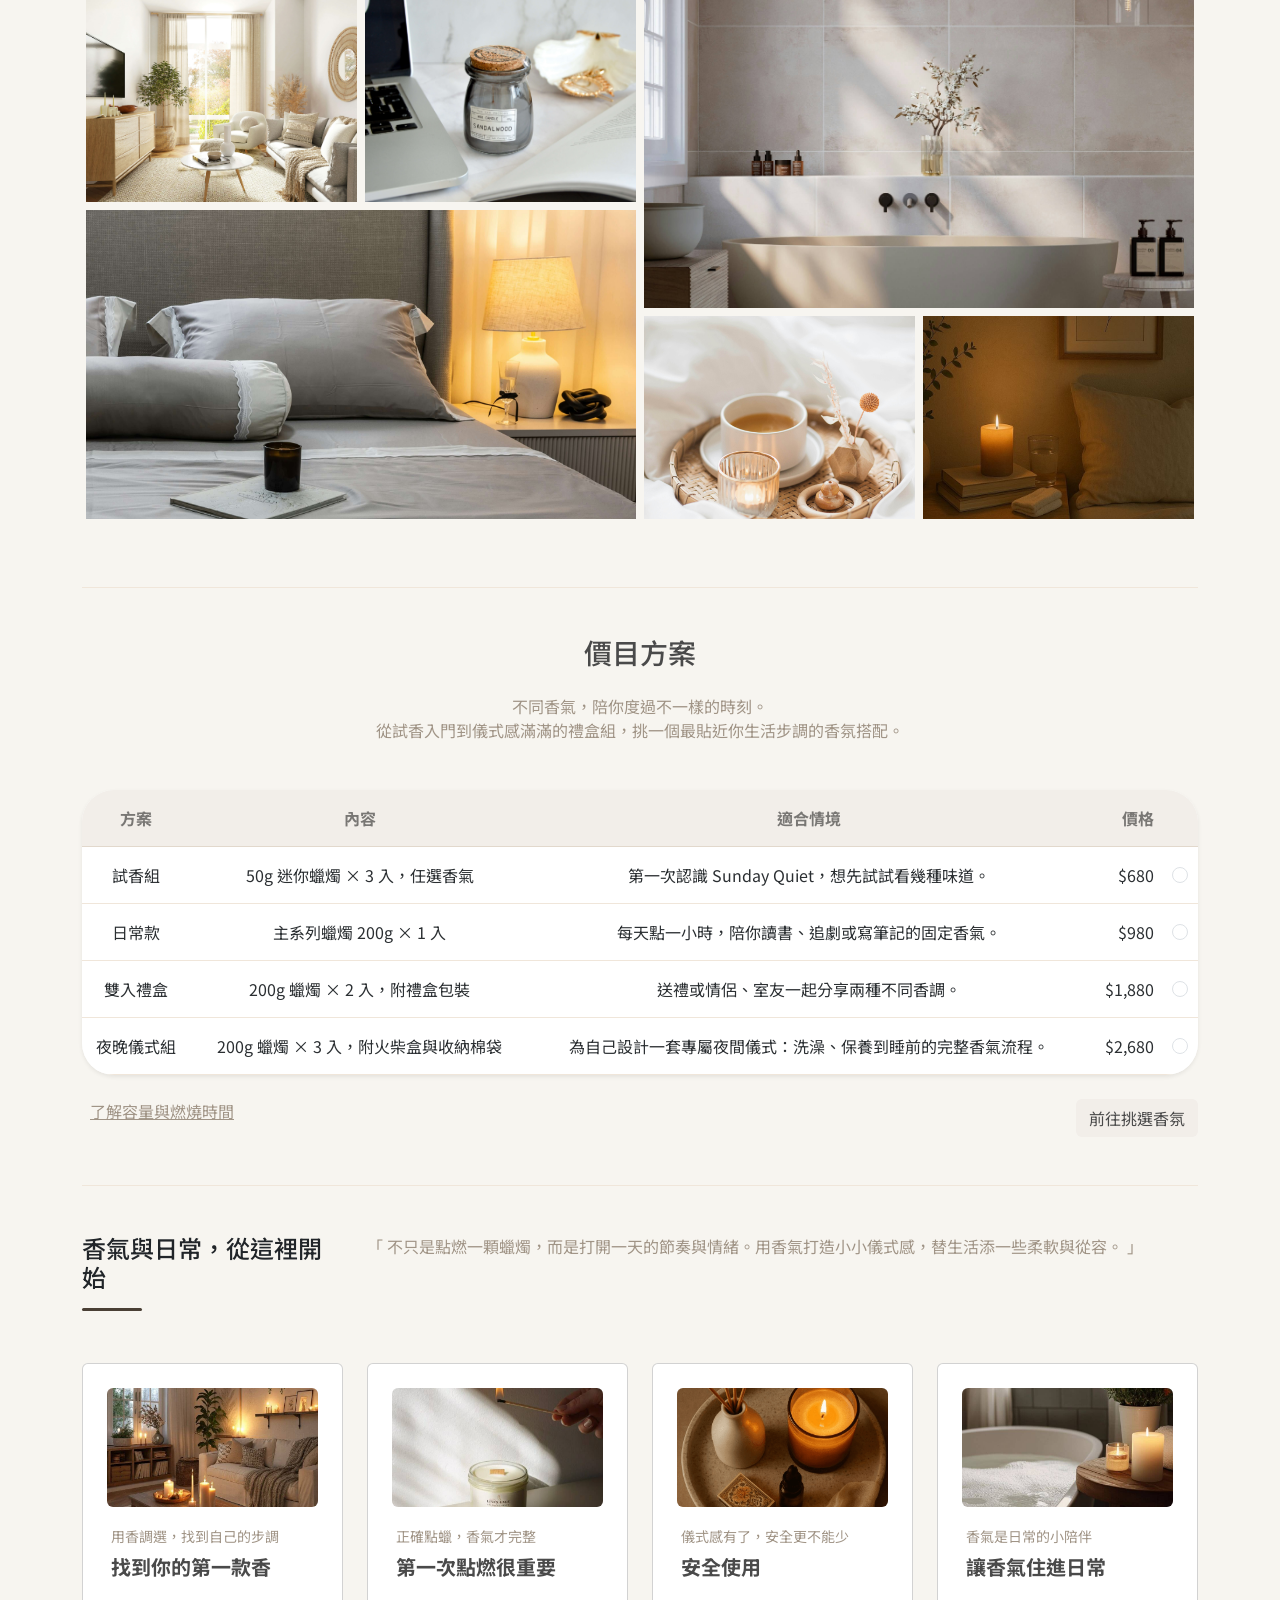
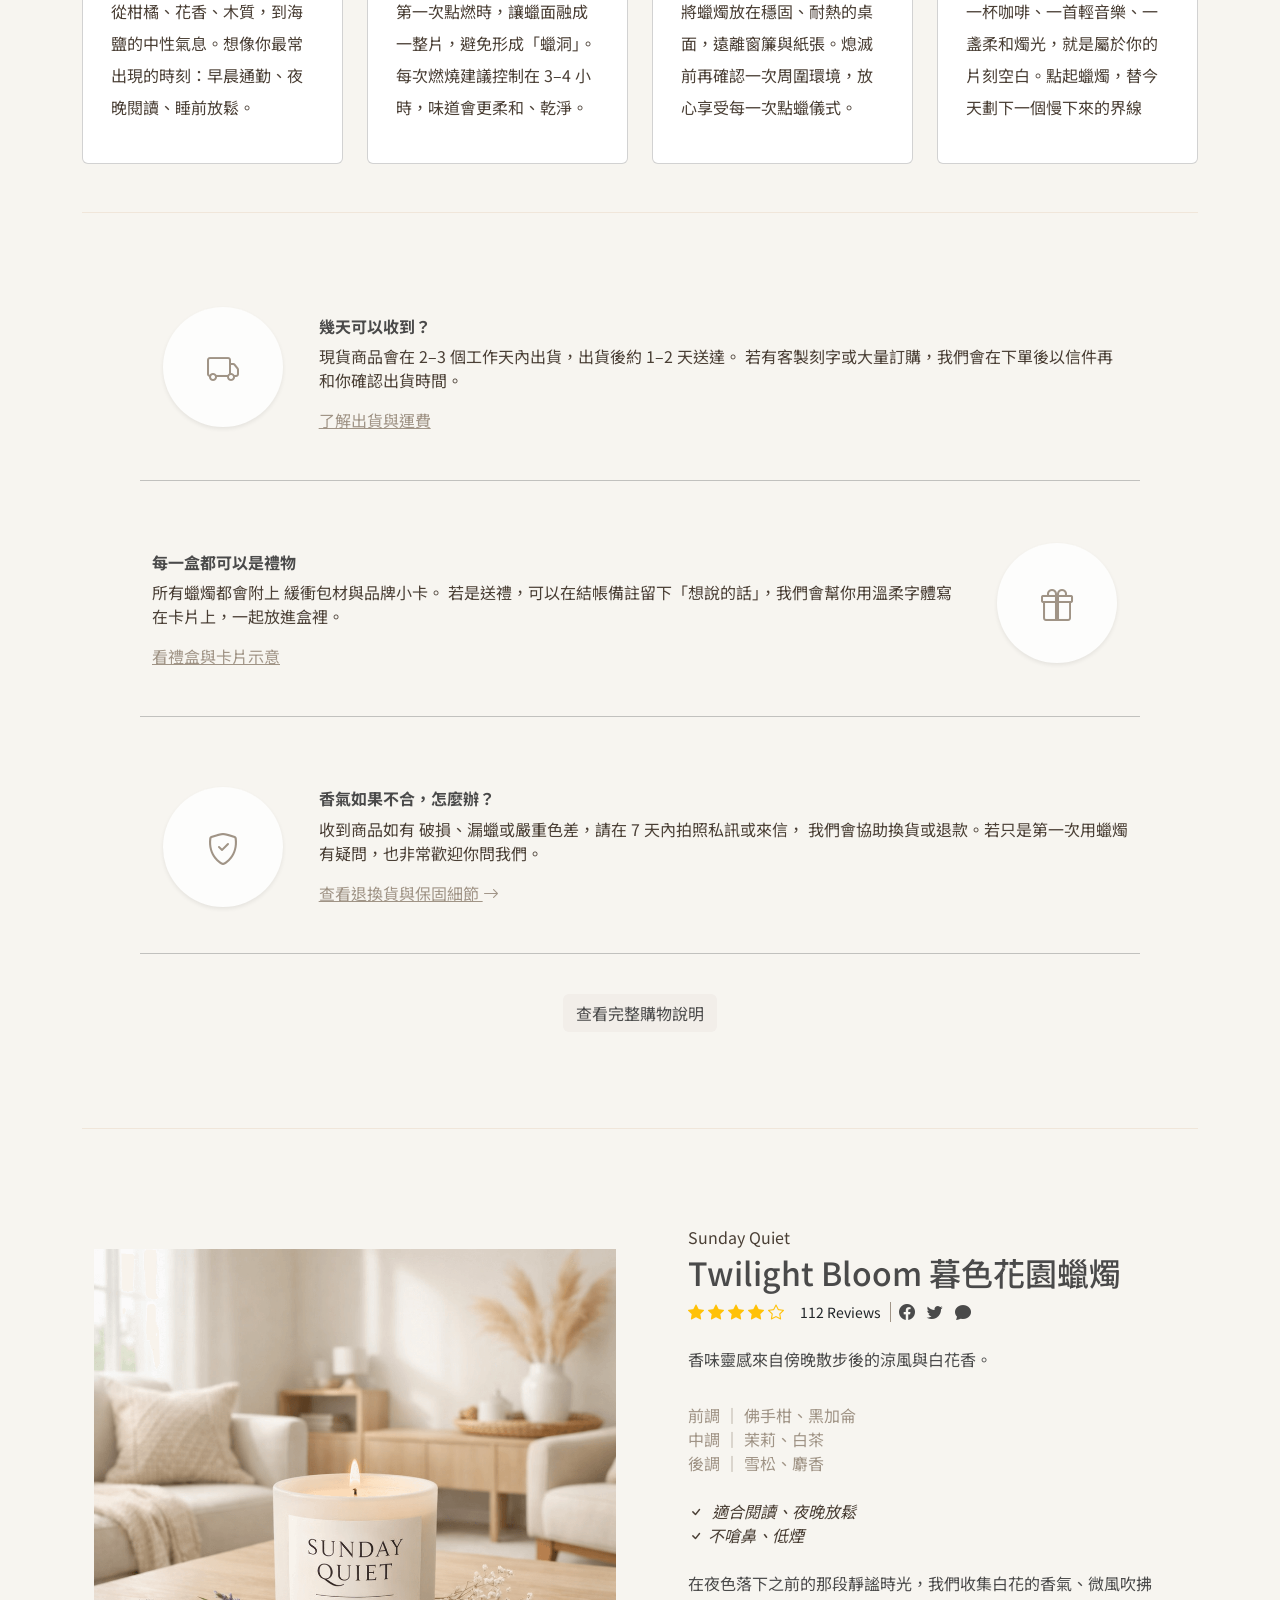
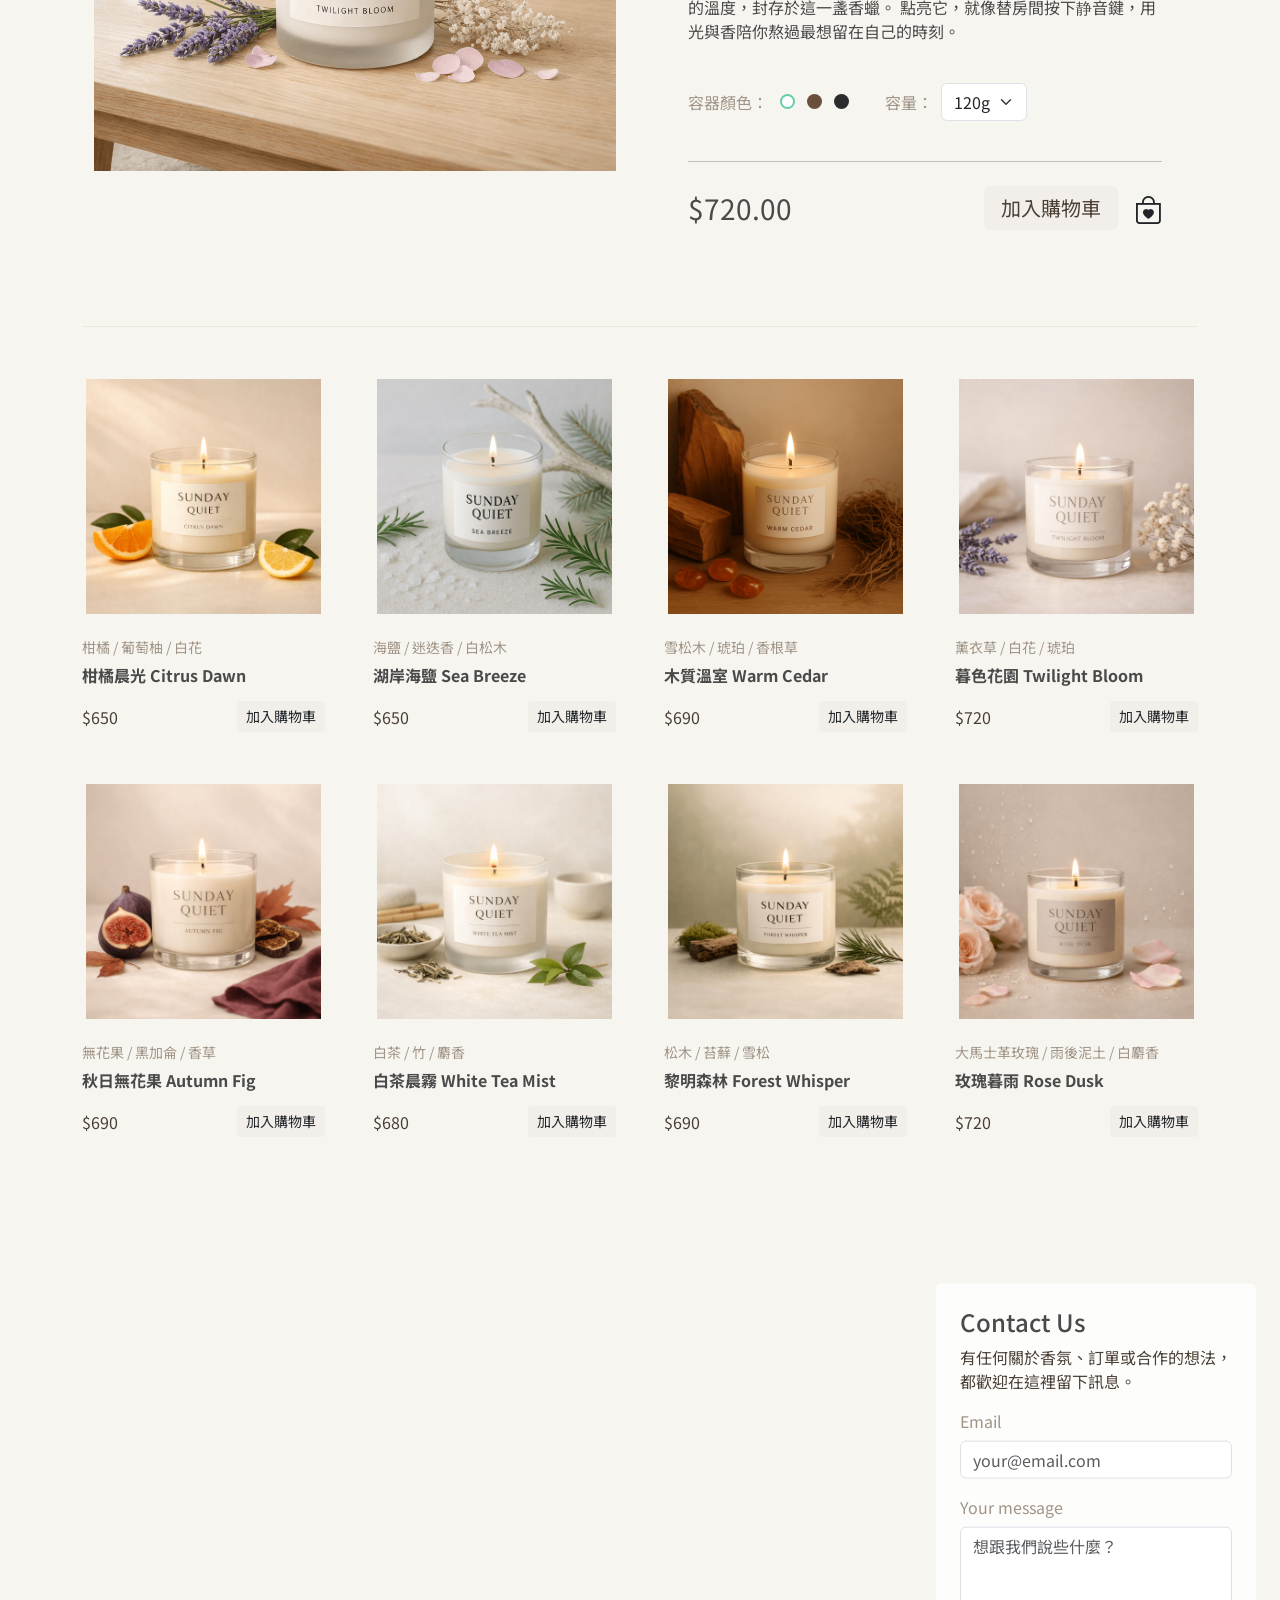
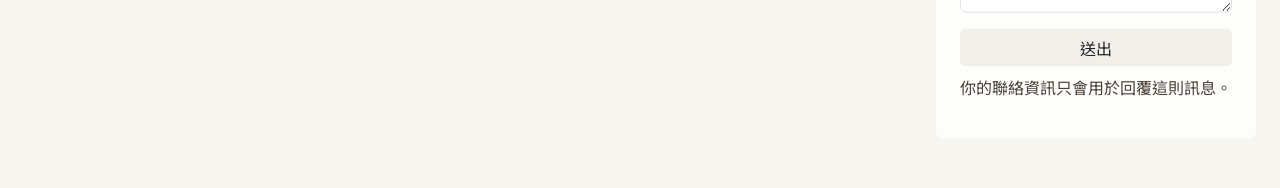
==== commit 2f6d09a2: "fix:統一首頁區塊間距" ====
--- a/index.html
+++ b/index.html
@@ -125,7 +125,7 @@
       </section>
 
       <!-- ── 六張情境圖 ── -->
-      <section class="my-5">
+      <section class="py-5">
         <div class="row mb-4">
           <div class="col-md-12 col-lg-3 mb-3">
             <h4 class="text-main">香氣，<br>落在生活的每個角落。</h4>
@@ -246,7 +246,7 @@
       </section>
 
       <!-- ── 四張卡片 ── -->
-      <section class="my-5 container">
+      <section class="py-5">
         <div class="row mb-5">
           <div class="col-md-12 col-lg-3 mb-3">
             <h4 class="title-left">香氣與日常，從這裡開始</h4>
@@ -259,7 +259,7 @@
       </section>
 
       <!-- ── 三個介紹（橫） ── -->
-      <section class="mb-5">
+      <section class="py-5">
         <!-- 運送 -->
         <div class="row mx-auto my-2 align-items-center" style="max-width: 1000px;">
           <div class="col-sm-12 col-lg-2 mb-4 mb-lg-0">
@@ -312,7 +312,7 @@
       </section>
 
       <!-- ── 大圖 + 選色 ── -->
-      <section class="my-5">
+      <section class="py-5">
         <div class="row">
           <div class="col-lg-6 p-4 mt-5">
             <img class="w-100 d-block mx-auto" src="./img/big-img.png" alt="Twilight Bloom 暮色花園蠟燭">
@@ -384,7 +384,7 @@
       </section>
 
       <!-- ── 八張商品卡片 ── -->
-      <section class="container">
+      <section class="py-5">
         <div id="shopping-list" class="row g-5 justify-content-center"></div>
       </section>
 
--- a/css/index.css
+++ b/css/index.css
@@ -167,4 +167,9 @@
   height: 56px;
   z-index: 9998;
   text-decoration: none;
+}
+
+/* ── 區塊分隔線 ── */
+main section + section {
+  border-top: 1px solid #F0E6DA;
 }
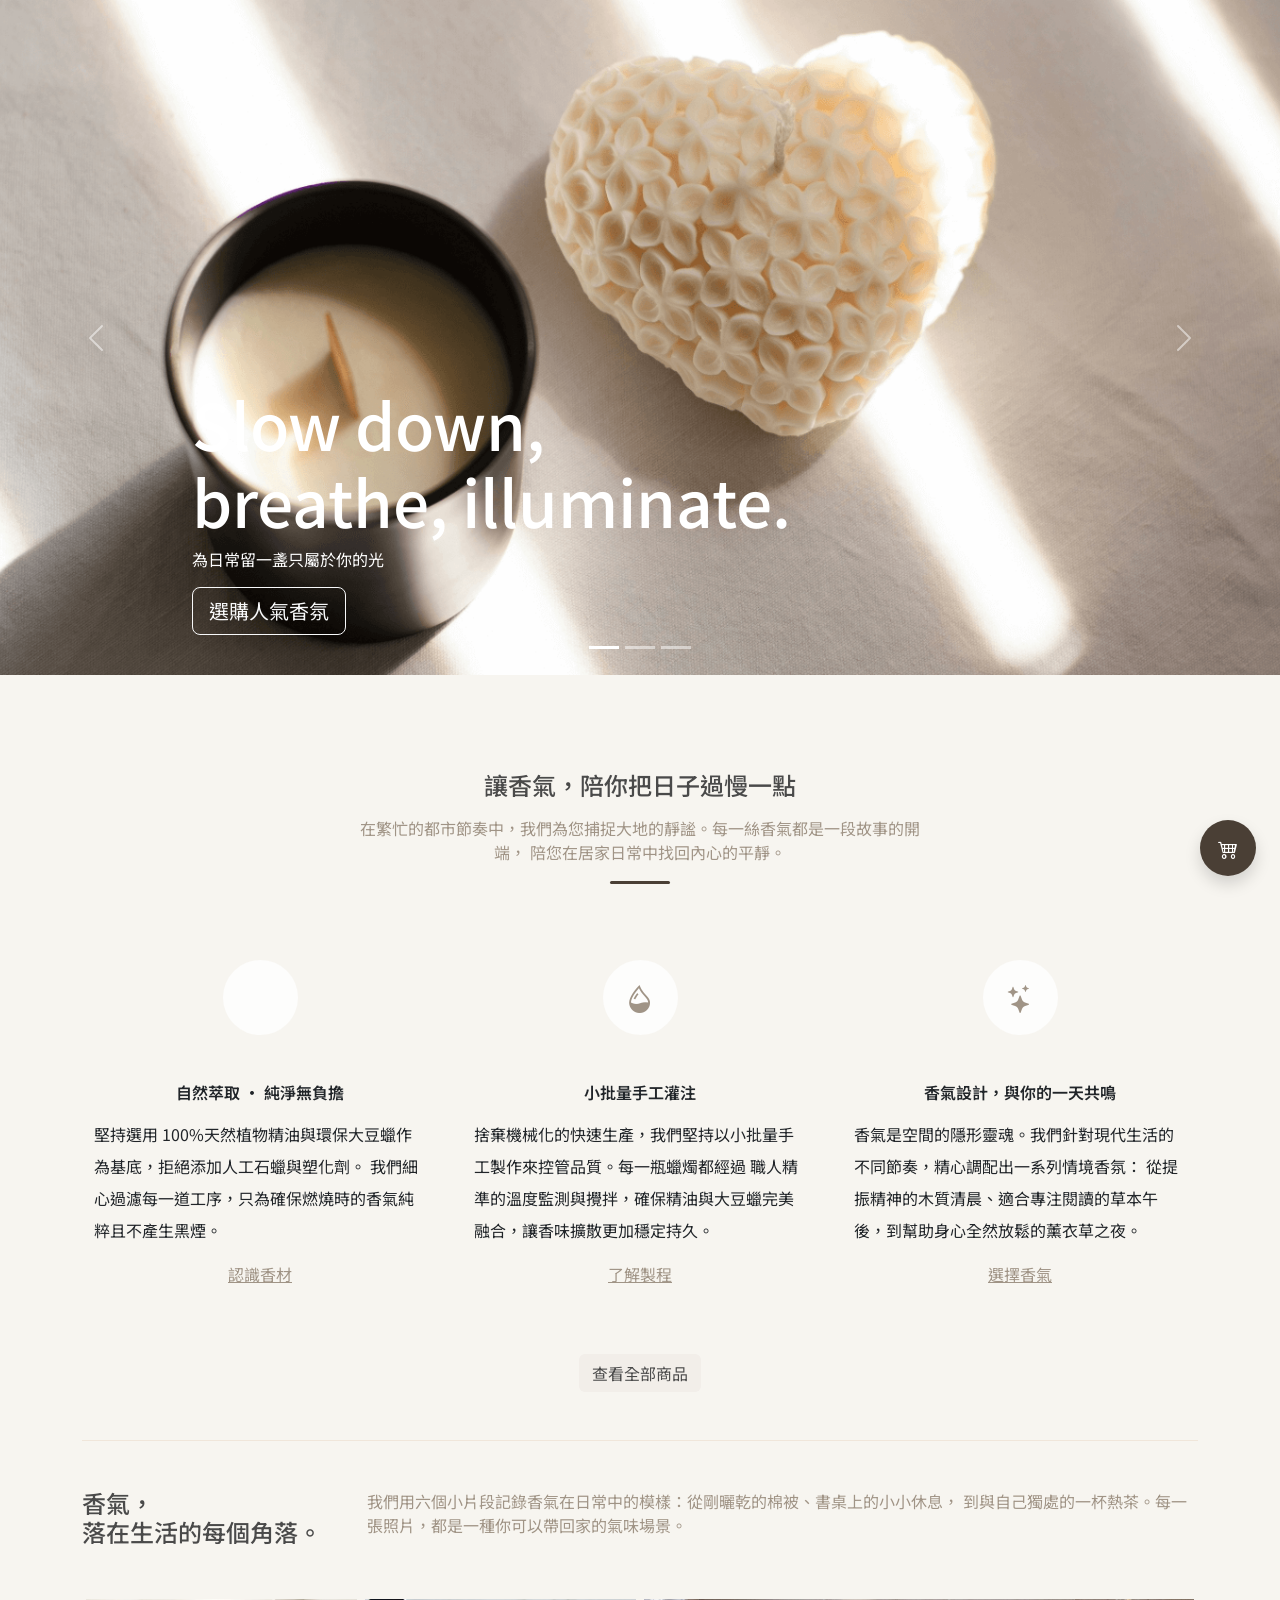
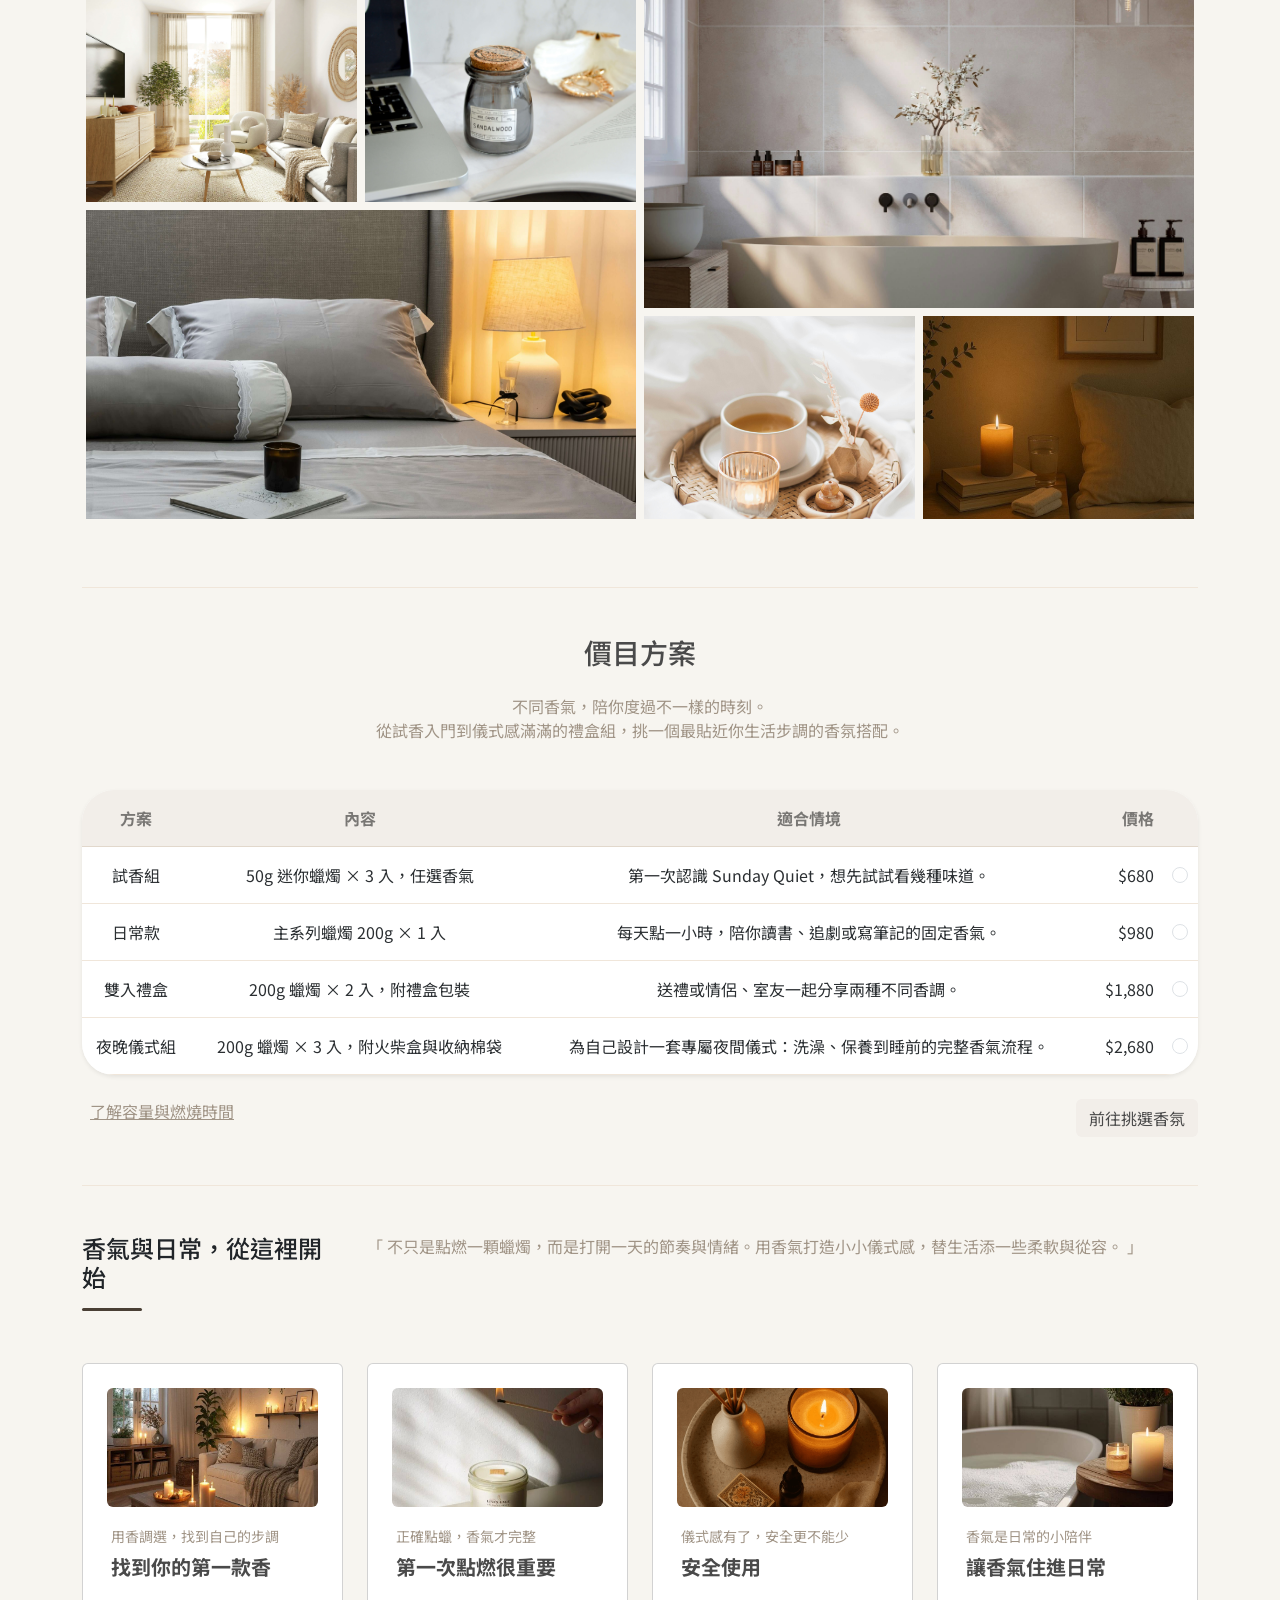
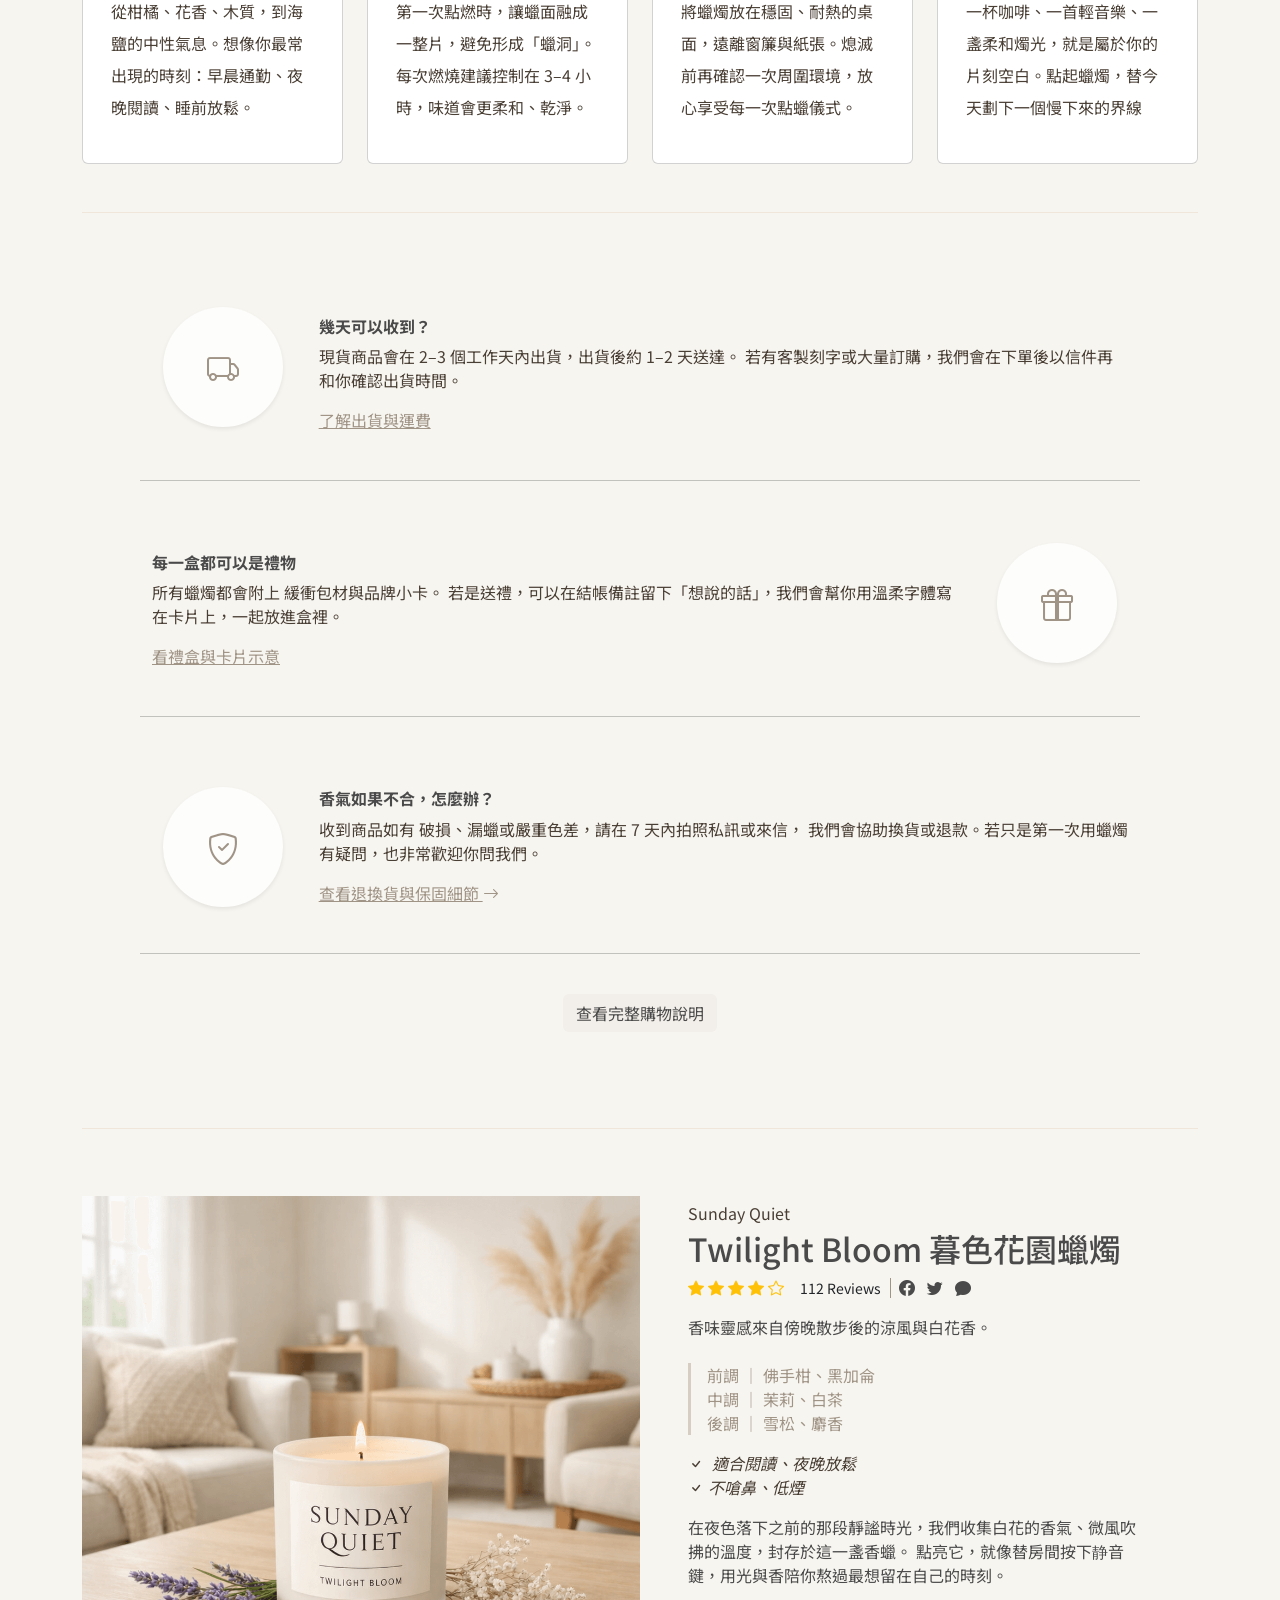
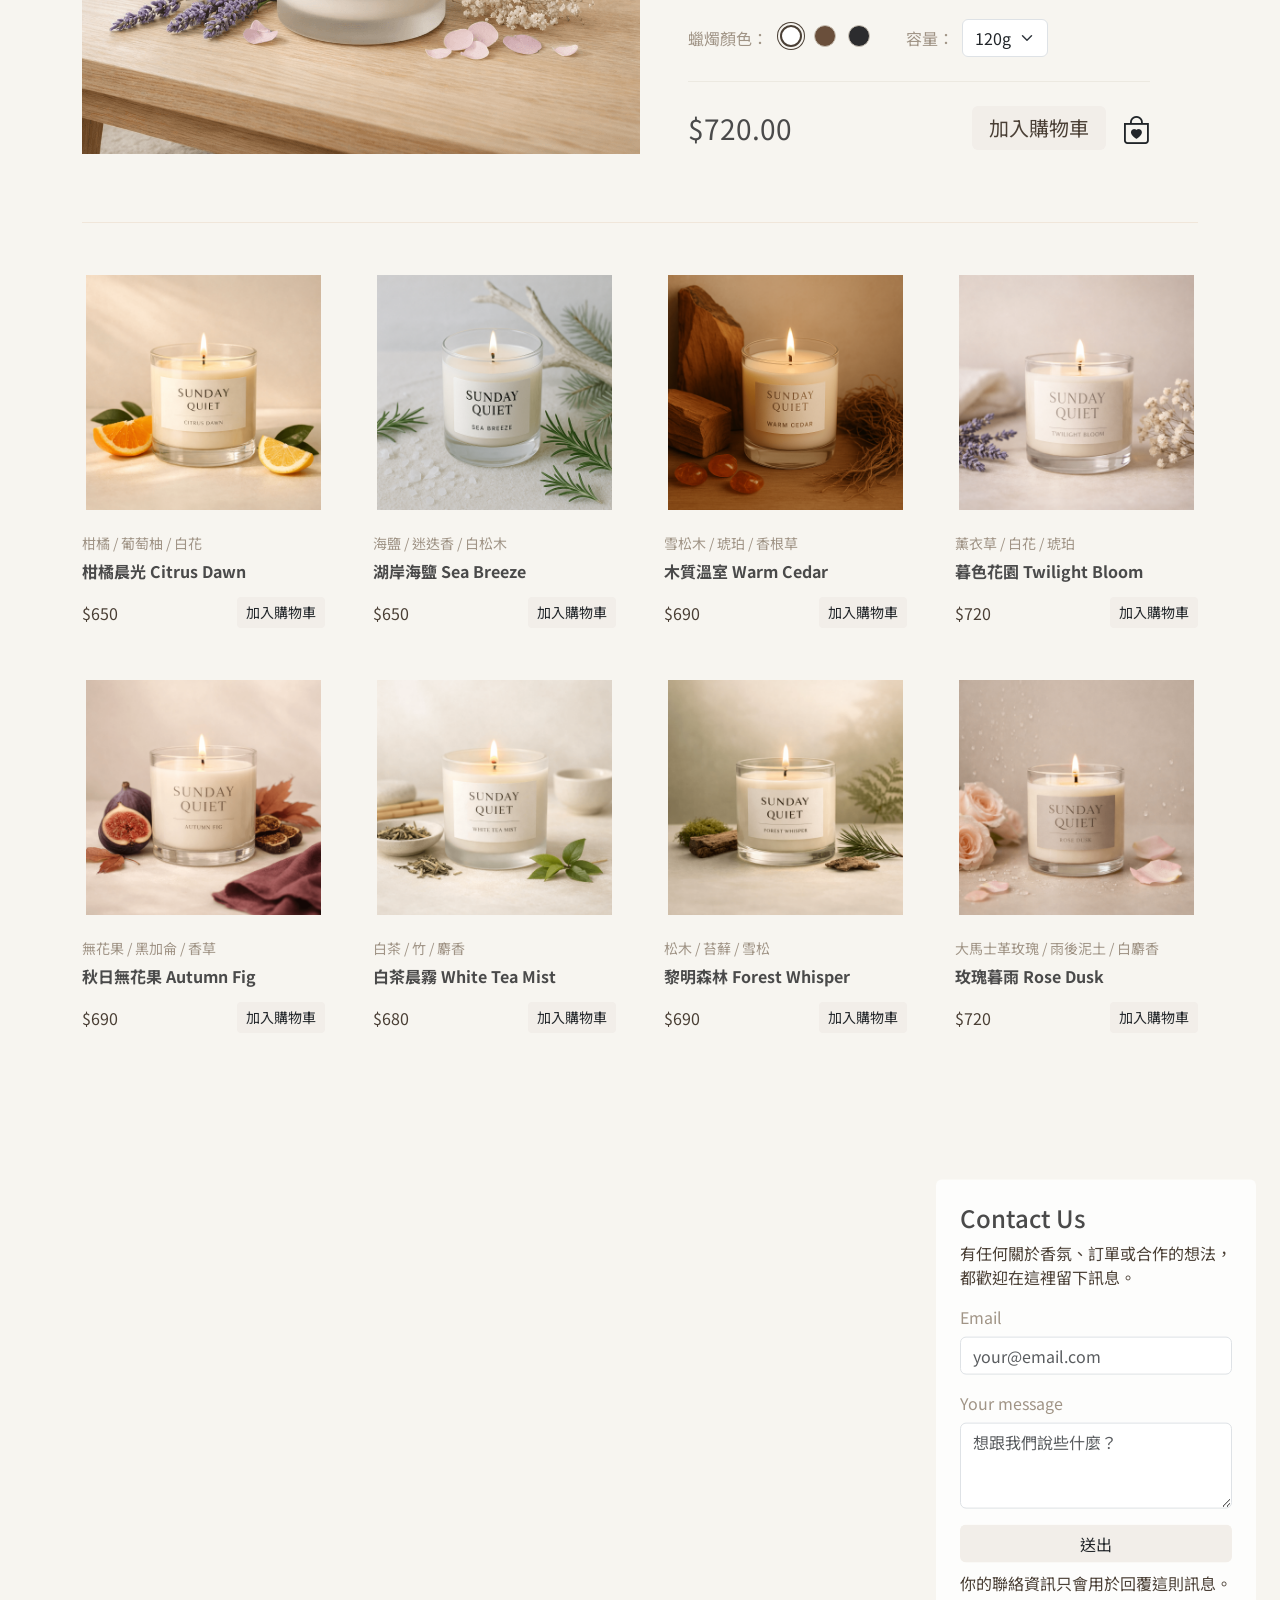
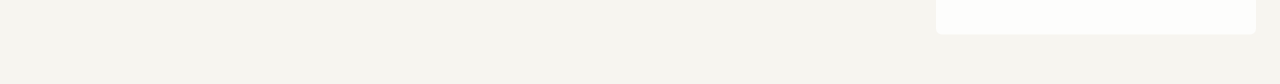
==== commit df976c1c: "fix:大圖區外觀微調" ====
--- a/index.html
+++ b/index.html
@@ -313,11 +313,11 @@
 
       <!-- ── 大圖 + 選色 ── -->
       <section class="py-5">
-        <div class="row">
-          <div class="col-lg-6 p-4 mt-5">
-            <img class="w-100 d-block mx-auto" src="./img/big-img.png" alt="Twilight Bloom 暮色花園蠟燭">
-          </div>
-          <div class="col-lg-6 px-5 p-xl-5 d-flex flex-column gap-3 gap-xl-4">
+        <div class="row g-0 align-items-center">
+          <div class="col-lg-6">
+            <img class="w-100 d-block" src="./img/big-img.png" alt="..." style="max-height: 600px; object-fit: cover;">
+          </div>
+          <div class="col-lg-6 px-5 py-4 d-flex flex-column gap-3">
             <div>
               <div class="text-warm mb-1">Sunday Quiet</div>
               <h2 class="text-main mb-2">Twilight Bloom 暮色花園蠟燭</h2>
@@ -334,7 +334,7 @@
               </div>
             </div>
             <p class="w-100 text-main mb-2">香味靈感來自傍晚散步後的涼風與白花香。</p>
-            <ul class="text-sub my-0" style="list-style-type: none; padding: 0;">
+            <ul class="scent-notes text-sub my-0" style="list-style-type: none; padding-left: 16px;">
               <li>前調 ｜ 佛手柑、黑加侖</li>
               <li>中調 ｜ 茉莉、白茶</li>
               <li>後調 ｜ 雪松、麝香</li>
@@ -348,7 +348,7 @@
               點亮它，就像替房間按下静音鍵，用光與香陪你熬過最想留在自己的時刻。
             </p>
             <div class="d-flex gap-2 align-items-center">
-              <span class="text-sub">容器顏色：</span>
+              <span class="text-sub">蠟燭顏色：</span>
               <div class="color-picker me-4">
                 <label>
                   <input type="radio" name="color" checked>
@@ -370,7 +370,7 @@
                 <option value="3">280g</option>
               </select>
             </div>
-            <hr class="m-0 mt-xl-3">
+            <hr class="featured-divider">
             <div class="d-flex justify-content-between align-items-center">
               <span class="fs-3 text-main">$720.00</span>
               <div class="d-flex align-items-center">
--- a/css/index.css
+++ b/css/index.css
@@ -124,15 +124,31 @@
 }
 
 .input-circle {
-  width: 15px;
-  height: 15px;
+  width: 22px;
+  height: 22px;
   border-radius: 50%;
   display: inline-block;
   cursor: pointer;
+  border: 1px solid #C9C1B5;
+  transition: 0.2s ease;
 }
 
 input:checked+.input-circle {
-  border: 2px solid mediumaquamarine;
+  border: 2px solid #4A3F35;
+  box-shadow: 0 0 0 2px #F7F5F0, 0 0 0 3px #4A3F35;
+}
+
+/* 大圖區價格分隔線 */
+.featured-divider {
+  border: none;
+  border-top: 1px solid #C9C1B5;
+  margin: 8px 0;
+}
+
+/* 香調列表 */
+.scent-notes {
+  border-left: 3px solid #D6CEC3;
+  padding-left: 16px;
 }
 
 /* ── 商品卡 hover ── */
@@ -170,6 +186,6 @@
 }
 
 /* ── 區塊分隔線 ── */
-main section + section {
+main section+section {
   border-top: 1px solid #F0E6DA;
 }
